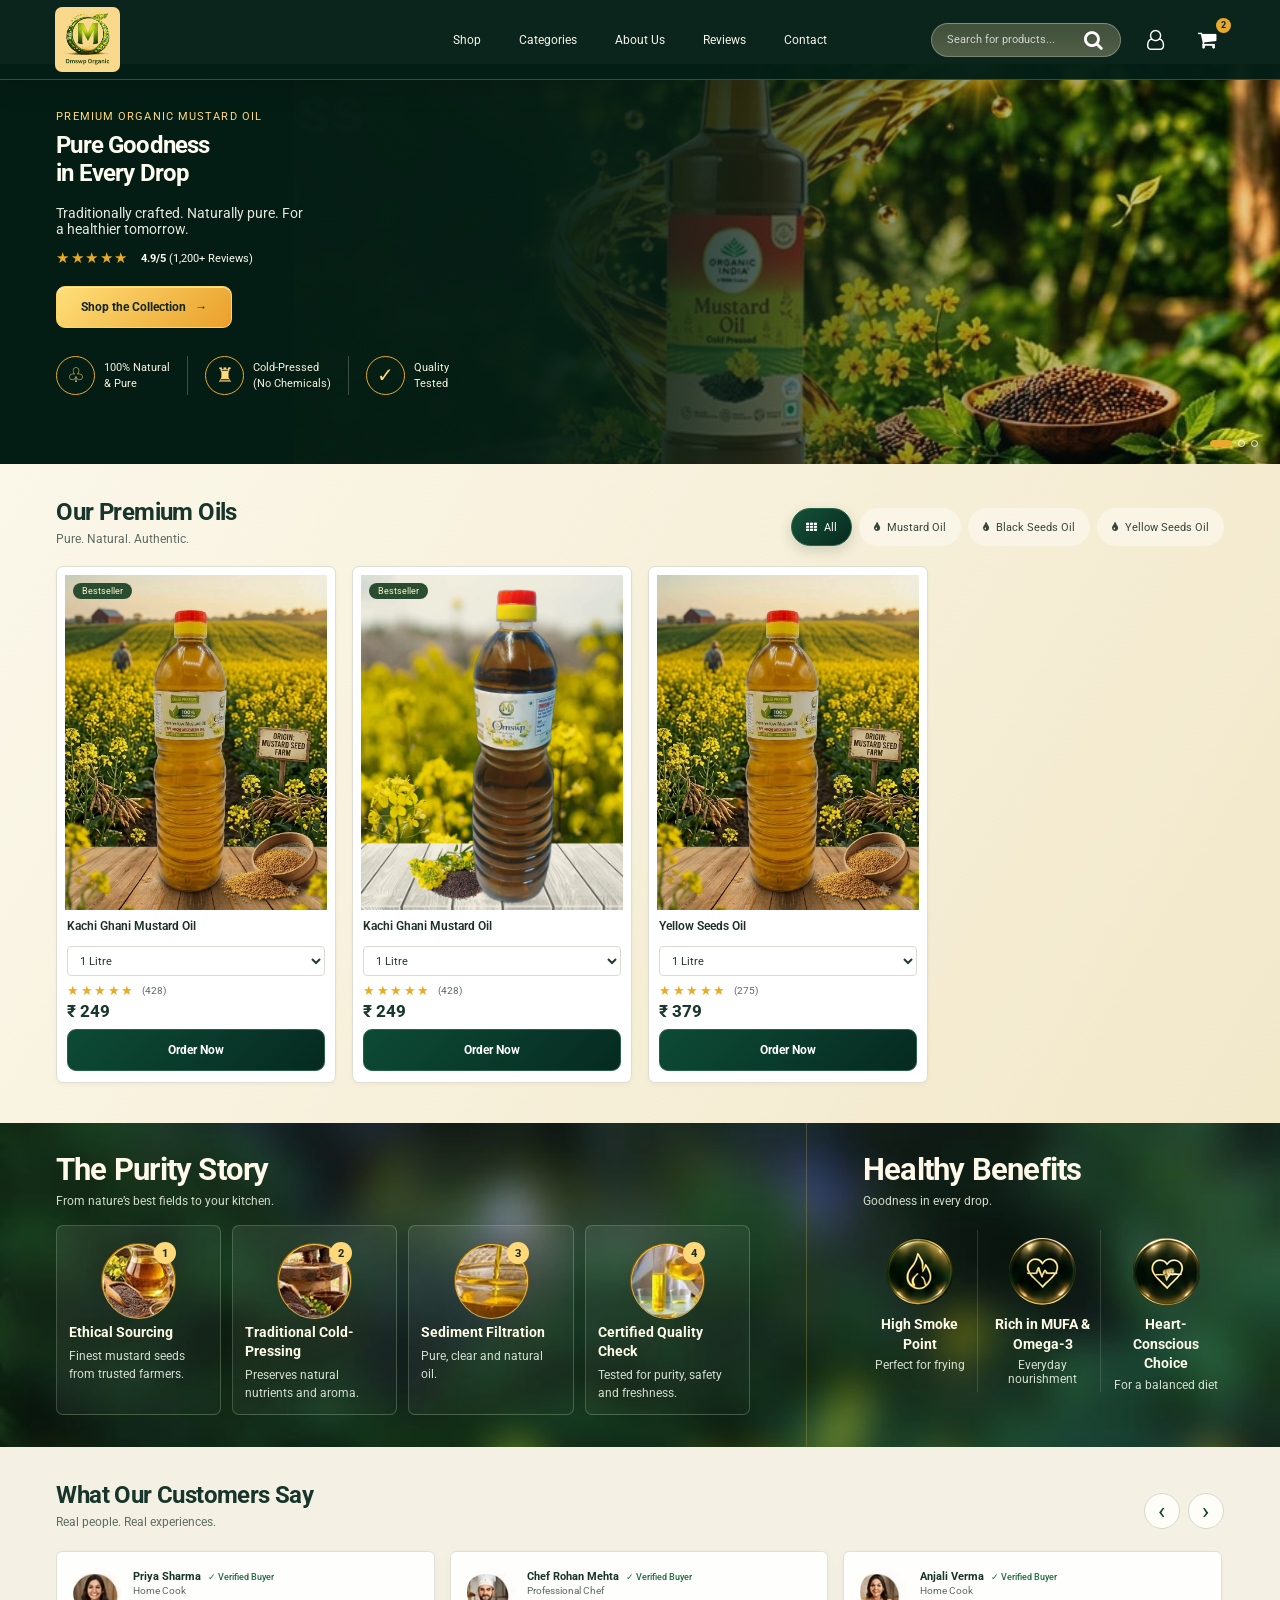
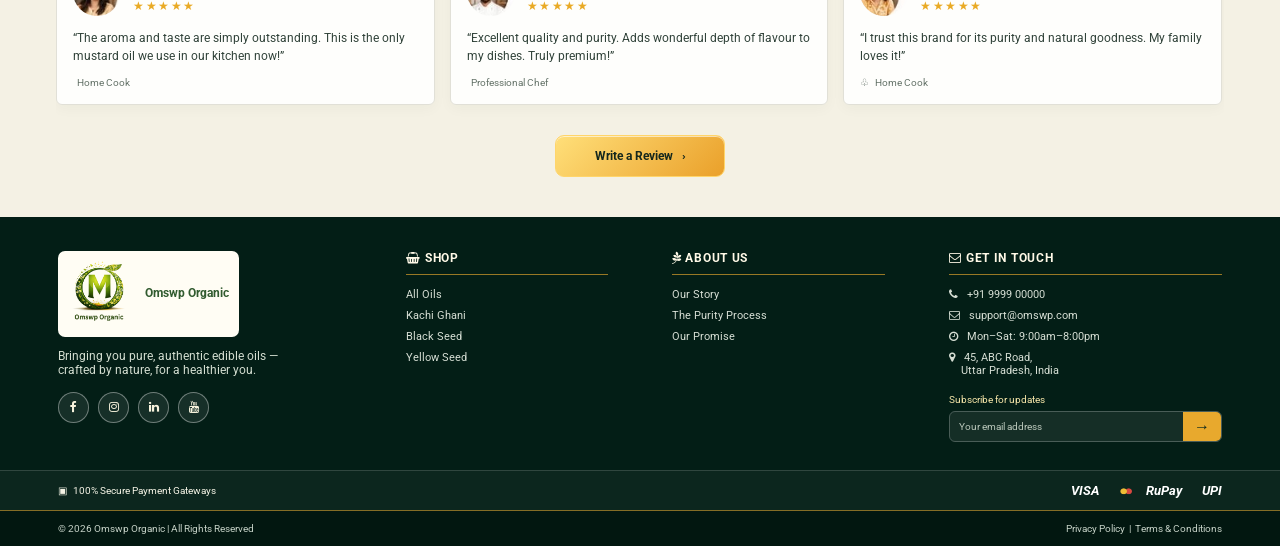
==== webapp/index.html @ 154fd3be "Webapp commited" ====
<!doctype html>
<html lang="en">

<head>
    <meta charset="utf-8">
    <meta name="viewport" content="width=device-width,initial-scale=1">
    <meta name="description" content="Omswp Organic premium edible oils">
    <title>Omswp Organic | Pure Goodness in Every Drop</title>
    <link rel="preconnect" href="https://fonts.googleapis.com">
    <link rel="preconnect" href="https://fonts.gstatic.com" crossorigin>
    <link href="https://fonts.googleapis.com/css2?family=Roboto:wght@300;400;500;600;700;800&display=swap" rel="stylesheet">
    <link rel="stylesheet" href="./assets/font-awesome/css/font-awesome.css">
    <link rel="stylesheet" href="style.css">
    <script src="script.js" defer></script>
</head>

<body>
    <header class="site-header">
        <!-- <a class="brand" href="#home" aria-label="Omswp Organic home"><span class="brand-mark">M</span><span
                class="brand-name">Omswp Organic</span></a> -->
        <a class="brand" href="#home" aria-label="Omswp Organic home">
            Omswp Organic
        </a>
        <button class="menu-toggle" aria-label="Toggle navigation" aria-expanded="false">☰</button>
        <nav class="main-nav" aria-label="Main navigation"><a href="#home">Shop</a><a href="#premium-oils">Categories</a><a
                href="#purity-story">About Us</a><a href="#customer-reviews">Reviews</a><a href="#footer-section">Contact</a></nav>
        <div class="header-actions">
            <form class="search-form" role="search">
                <label class="visually-hidden" for="site-search">Search products</label>
                <input id="site-search" type="search" placeholder="Search for products...">
                <button type="submit" aria-label="Search"><i class="fa fa-search icon-button" aria-hidden="true"></i></button>
            </form>
            <button aria-label="Account" class="buttonHead"><i class="fa fa-user-o icon-button" aria-hidden="true"></i></button><button
                class="icon-button cart-button" aria-label="Shopping cart"><i class="fa fa-shopping-cart icon-button"
                    aria-hidden="true"></i><span class="cart-count">2</span></button>
        </div>
    </header>
    <main>
        <section class="hero" id="home">
            <div class="hero-art" aria-hidden="true"></div>

            <div class="hero-content">
                <p class="eyebrow">Premium organic mustard oil</p>
                <h1>Pure Goodness<br>in Every Drop</h1>
                <p class="hero-description">Traditionally crafted. Naturally pure. For<br class="desktop-break"> a
                    healthier tomorrow.</p>
                <div class="rating-line"><span class="stars" aria-label="5 stars">★★★★★</span><span><strong>4.9/5</strong>
                        (1,200+ Reviews)</span></div><a class="button button-gold" href="#premium-oils">Shop the
                    Collection <span>→</span></a>
                <div class="trust-row">
                    <div class="trust-item"><span class="trust-icon">♧</span><span>100% Natural<br>&amp; Pure</span></div>
                    <div class="trust-item"><span class="trust-icon">♜</span><span>Cold-Pressed<br>(No Chemicals)</span></div>
                    <div class="trust-item"><span class="trust-icon">✓</span><span>Quality<br>Tested</span></div>
                </div>
            </div>
            <div class="imageBlur"></div>
            <!-- <div class="hero-side-note">Nature’s<br>Purest<br>Gift</div> -->
            <div class="hero-pagination">
                <button class="active" data-slide="0" aria-label="Hero slide 1"></button>
                <button data-slide="1" aria-label="Hero slide 2"></button>
                <button data-slide="2" aria-label="Hero slide 3"></button>
            </div>
        </section>

        <!-- product section start -->
        <section class="products-section section-pad" id="premium-oils">
            <div class="section-heading-row">
                <div>
                    <h2>Our Premium Oils</h2>
                    <p>Pure. Natural. Authentic.</p>
                </div>
                <div class="filter-tabs" role="group" aria-label="Filter products">
                    <button class="filter-tab is-active" data-filter="all"><i class="fa fa-th" aria-hidden="true"></i>
                        <span>All</span></button>
                    <button class="filter-tab" data-filter="mustard"><i class="fa fa-tint" aria-hidden="true"></i><span>Mustard
                            Oil</span></button>
                    <button class="filter-tab" data-filter="black"><i class="fa fa-tint" aria-hidden="true"></i> <span>Black
                            Seeds Oil</span></button>
                    <button class="filter-tab" data-filter="yellow"><i class="fa fa-tint" aria-hidden="true"></i> <span>Yellow
                            Seeds Oil</span></button>
                </div>
            </div>
            <div class="product-grid">
                <article class="product-card" data-category="mustard">
                    <div class="product-image"><span class="product-tag">Bestseller</span><img src="assets/images/products/yellow-product-1.jpeg"
                            alt="Kachi Ghani mustard oil bottle"></div>
                    <div class="product-info">
                        <h3>Kachi Ghani Mustard Oil</h3><label class="visually-hidden" for="quantity-1">Quantity</label><select
                            id="quantity-1" class="quantity-select">
                            <option>500ml</option>
                            <option selected>1 Litre</option>
                            <option>5 Litres</option>
                            <option>10 Litres</option>
                        </select>
                        <div class="product-rating"><span class="stars">★★★★★</span><span>(428)</span></div>
                        <p class="price" data-base="249">₹ 249</p><button class="button button-dark order-button">Order
                            Now</button>
                    </div>
                </article>
                <article class="product-card" data-category="black">
                    <div class="product-image"><span class="product-tag">Bestseller</span><img src="assets/images/products/black-product-2.jpg"
                            alt="Kachi Ghani mustard oil bottle"></div>
                    <div class="product-info">
                        <h3>Kachi Ghani Mustard Oil</h3><label class="visually-hidden" for="quantity-1">Quantity</label><select
                            id="quantity-1" class="quantity-select">
                            <option>500ml</option>
                            <option selected>1 Litre</option>
                            <option>5 Litres</option>
                            <option>10 Litres</option>
                        </select>
                        <div class="product-rating"><span class="stars">★★★★★</span><span>(428)</span></div>
                        <p class="price" data-base="249">₹ 249</p><button class="button button-dark order-button">Order
                            Now</button>
                    </div>
                </article>
                <article class="product-card" data-category="yellow">
                    <div class="product-image"><img src="assets/images/products/yellow-product-1.jpeg" alt="Yellow seed oil product"></div>
                    <div class="product-info">
                        <h3>Yellow Seeds Oil</h3><label class="visually-hidden" for="quantity-4">Quantity</label><select
                            id="quantity-4" class="quantity-select">
                            <option>500ml</option>
                            <option selected>1 Litre</option>
                            <option>5 Litres</option>
                            <option>10 Litres</option>
                        </select>
                        <div class="product-rating"><span class="stars">★★★★★</span><span>(275)</span></div>
                        <p class="price" data-base="379">₹ 379</p><button class="button button-dark order-button">Order
                            Now</button>
                    </div>
                </article>

            </div>
        </section>
        <section class="purity-benefits" id="purity-story">
            <div class="purity-panel">
                <div class="section-heading light-heading">
                    <h2>The Purity Story</h2>
                    <p>From nature’s best fields to your kitchen.</p>
                </div>
                <div class="process-grid">
                    <article class="process-card">
                        <div class="imgRound">
                            <img src="assets/images/process-1.jpg" alt="Mustard seeds">
                            <span class="step-number">1</span>
                        </div>
                        <h3>Ethical Sourcing</h3>
                        <p>Finest mustard seeds from trusted farmers.</p>
                    </article>
                    <article class="process-card">
                        <div class="imgRound">
                            <img src="assets/images/process-2.jpg" alt="Traditional oil press">
                            <span class="step-number">2</span>
                        </div>
                        <h3>Traditional Cold-Pressing</h3>
                        <p>Preserves natural nutrients and aroma.</p>
                    </article>
                    <article class="process-card">
                            <div class="imgRound">
                                <img src="assets/images/process-3.jpg" alt="Golden oil filtration">
                                <span class="step-number">3</span>
                            </div>
                            <h3>Sediment Filtration</h3>
                            <p>Pure, clear and natural oil.</p>
                        </article>
                    <article class="process-card">
                            <div class="imgRound">
                                <img src="assets/images/process-4.jpg" alt="Quality testing">
                                <span class="step-number">4</span>
                            </div>
                            <h3>Certified Quality Check</h3>
                            <p>Tested for purity, safety and freshness.</p>
                        </article>
                    <!-- <article class="process-card"><img src="assets/images/process-2.jpg" alt="Traditional oil press"><span
                            class="step-number">2</span>
                        <h3>Traditional Cold-Pressing</h3>
                        <p>Preserves natural nutrients and aroma.</p>
                    </article>
                    <article class="process-card"><img src="assets/images/process-3.jpg" alt="Golden oil filtration"><span
                            class="step-number">3</span>
                        <h3>Sediment Filtration</h3>
                        <p>Pure, clear and natural oil.</p>
                    </article>
                    <article class="process-card"><img src="assets/images/process-4.jpg" alt="Quality testing"><span class="step-number">4</span>
                        <h3>Certified Quality Check</h3>
                        <p>Tested for purity, safety and freshness.</p>
                    </article> -->
                </div>
            </div>
            <div class="benefits-panel">
                <div class="section-heading light-heading">
                    <h2>Healthy Benefits</h2>
                    <p>Goodness in every drop.</p>
                </div>
                <div class="benefits-grid">
                    <article class="benefit-card">
                        <img src="assets/images/benifit-1.png" alt="High Smoke Point">
                        <h3>High Smoke Point</h3>
                        <p>Perfect for frying</p>
                    </article>
                    <article class="benefit-card">
                        <img src="assets/images/benifit-2.png" alt="Rich in MUFA &amp; Omega-3">
                        <h3>Rich in MUFA &amp; Omega-3</h3>
                        <p>Everyday nourishment</p>
                    </article>
                    <article class="benefit-card">
                            <img src="assets/images/benifit-3.png" alt="Heart-Conscious Choice">
                        <h3>Heart-Conscious Choice</h3>
                        <p>For a balanced diet</p>
                    </article>
                </div>
            </div>
        </section>
        <section class="reviews-section section-pad" id="customer-reviews">
            <div class="section-heading-row">
                <div>
                    <h2>What Our Customers Say</h2>
                    <p>Real people. Real experiences.</p>
                </div>
                <div class="review-controls"><button class="round-control" id="reviews-prev" aria-label="Previous reviews">‹</button><button
                        class="round-control" id="reviews-next" aria-label="Next reviews">›</button></div>
            </div>
            <div class="review-track" id="review-track">
                <article class="review-card">
                    <div class="review-person"><img src="assets/images/review-1.jpg" alt="Customer Priya Sharma">
                        <div>
                            <h3>Priya Sharma <span class="verified">✓ Verified Buyer</span></h3>
                            <p>Home Cook</p><span class="stars">★★★★★</span>
                        </div>
                    </div>
                    <blockquote>“The aroma and taste are simply outstanding. This is the only mustard oil we use in our
                        kitchen now!”</blockquote>
                    <p class="review-role"><i class="chef"></i> &nbsp; Home Cook</p>
                </article>
                <article class="review-card">
                    <div class="review-person"><img src="assets/images/review-2.jpg" alt="Chef Rohan Mehta">
                        <div>
                            <h3>Chef Rohan Mehta <span class="verified">✓ Verified Buyer</span></h3>
                            <p>Professional Chef</p><span class="stars">★★★★★</span>
                        </div>
                    </div>
                    <blockquote>“Excellent quality and purity. Adds wonderful depth of flavour to my dishes. Truly
                        premium!”</blockquote>
                    <p class="review-role"><i class="chef"></i> &nbsp; Professional Chef</p>
                </article>
                <article class="review-card">
                    <div class="review-person"><img src="assets/images/review-3.jpg" alt="Customer Anjali Verma">
                        <div>
                            <h3>Anjali Verma <span class="verified">✓ Verified Buyer</span></h3>
                            <p>Home Cook</p><span class="stars">★★★★★</span>
                        </div>
                    </div>
                    <blockquote>“I trust this brand for its purity and natural goodness. My family loves it!”</blockquote>
                    <p class="review-role">♧ &nbsp; Home Cook</p>
                </article>
                <article class="review-card">
                        <div class="review-person"><img src="assets/images/review-3.jpg" alt="Customer Anjali Verma">
                            <div>
                                <h3>Anjali Verma <span class="verified">✓ Verified Buyer</span></h3>
                                <p>Home Cook</p><span class="stars">★★★★★</span>
                            </div>
                        </div>
                        <blockquote>“I trust this brand for its purity and natural goodness. My family loves it!”</blockquote>
                        <p class="review-role"><i class="chef"></i> &nbsp; Home Cook</p>
                    </article>
            </div>
            <div class="review-cta"><button class="button button-gold" id="open-review">Write a Review <span>›</span></button></div>
        </section>
    </main>
       <footer id="footer-section">
        <div class="footer-main">
            <div class="footer-brand-col">
                <a class="footer-logo" href="#home">
                    <span class="brand-mark"></span><strong>Omswp Organic</strong>
                </a>
                <p>Bringing you pure, authentic edible oils — crafted by nature, for a healthier you.</p>
                <div class="social-links">
                    <a href="#footer-section" aria-label="Facebook"><i class="fa fa-facebook" aria-hidden="true"></i></a>
                    <a href="#footer-section" aria-label="Instagram"><i class="fa fa-instagram" aria-hidden="true"></i></a>
                    <a href="#footer-section" aria-label="LinkedIn"><i class="fa fa-linkedin" aria-hidden="true"></i></a>
                    <a href="#footer-section" aria-label="YouTube"><i class="fa fa-youtube" aria-hidden="true"></i></a></div>
            </div>
            <div class="footer-col">
                <h2><i class="fa fa-shopping-basket" aria-hidden="true"></i> Shop</h2>
                <a href="#premium-oils" data-footer-filter="all">All Oils</a>
                <a href="#premium-oils" data-footer-filter="mustard">Kachi Ghani</a>
                <a href="#premium-oils" data-footer-filter="black">Black Seed</a>
                <a href="#premium-oils" data-footer-filter="yellow">Yellow Seed</a>
            </div>
            <div class="footer-col">
                <h2><i class="fa fa-pagelines" aria-hidden="true"></i> About Us</h2>
                <a href="#purity-story">Our Story</a>
                <a href="#purity-story">The Purity Process</a>
                <a href="#purity-story">Our Promise</a>
            </div>
            <div class="footer-col contact-col">
                <h2><i class="fa fa-envelope-o" aria-hidden="true"></i> Get in Touch</h2>
                <p><i class="fa fa-phone" aria-hidden="true"></i> &nbsp; +91 9999 00000</p>
                <p><i class="fa fa-envelope-o" aria-hidden="true"></i> &nbsp; support@omswp.com</p>
                <p><i class="fa fa-clock-o" aria-hidden="true"></i> &nbsp; Mon–Sat: 9:00am–8:00pm</p>
                <p><i class="fa fa-map-marker" aria-hidden="true"></i> &nbsp; 45, ABC Road,<br> &nbsp;&nbsp;&nbsp; Uttar Pradesh, India</p>
                <form class="newsletter-form"><label for="newsletter-email">Subscribe for updates</label>
                    <div><input id="newsletter-email" type="email" placeholder="Your email address" required><button
                            type="submit" aria-label="Subscribe">→</button></div>
                </form>
            </div>
        </div>
        <div class="payment-strip"><span>▣ &nbsp; 100% Secure Payment Gateways</span>
            <div class="payment-logos"><b>VISA</b><b class="mastercard">●●</b><b>RuPay</b><b>UPI</b></div>
        </div>
        <div class="footer-bottom"><span>© 2026 Omswp Organic | All Rights Reserved</span><span><a href="#footer-section">Privacy
                    Policy</a> &nbsp;|&nbsp; <a href="#footer-section">Terms &amp; Conditions</a></span></div>
    </footer>
    <div class="modal-backdrop" id="review-modal" hidden>
        <section class="review-modal" role="dialog" aria-modal="true" aria-labelledby="review-modal-title"><button
                class="modal-close" id="close-review" aria-label="Close review form">×</button>
            <p class="eyebrow">Your feedback matters</p>
            <h2 id="review-modal-title">Write a Review</h2>
            <form id="review-form" class="review-form"><label for="review-name">Your name</label><input id="review-name"
                    name="name" required placeholder="Enter your name"><label for="review-email">Email address</label><input
                    id="review-email" name="email" type="email" required placeholder="you@example.com"><label for="review-rating">Your
                    rating</label><select id="review-rating" name="rating">
                    <option value="5">★★★★★ — Excellent</option>
                    <option value="4">★★★★☆ — Very good</option>
                    <option value="3">★★★☆☆ — Good</option>
                    <option value="2">★★☆☆☆ — Fair</option>
                    <option value="1">★☆☆☆☆ — Needs improvement</option>
                </select><label for="review-message">Your review</label><textarea id="review-message" name="message"
                    rows="4" required placeholder="Tell us about your experience"></textarea><button class="button button-dark"
                    type="submit">Submit Review</button>
                <p class="form-message" id="review-message-status" aria-live="polite"></p>
            </form>
        </section>
    </div>
</body>

</html>
---- webapp/style.css ----
/* Omswp Organic responsive storefront — all styling is external. */
:root{
  --green:#08271d;
  --green2:#103e2d;
  --gold:#e8a92d;
  --goldlight:#ffd879;
  --cream:#f6f1df;
  --ink:#17352b;
  --muted:#5e6b62;
  --line:#dedccd;
  --header-height:64px
}
*{
  box-sizing:border-box
}
html{
  scroll-behavior:smooth;
  scroll-padding-top:calc(var(--header-height) + 18px)
}
body{
  margin:0;
  color:var(--ink);
  background:#fffdf6;
  font-family: "Roboto", sans-serif;
}
body.modal-open{
  overflow:hidden
}

a{
  color:inherit;
  text-decoration:none
}
button,input,select,textarea{
  font:inherit
}
button{
  cursor:pointer
}
img{
  display:block;
  max-width:100%
}
[hidden]{
  display:none!important
}
.visually-hidden{
  position:absolute;
  width:1px;
  height:1px;
  padding:0;
  margin:-1px;
  overflow:hidden;
  clip:rect(0,0,0,0);
  white-space:nowrap;
  border:0
}
/* metrial icon */

.chef{
  background: url("assets/images/icons/chef_hat_1F1F1.svg") center right/cover no-repeat ;
  width:25px;
  height: 25px;
}
.chef:hover {
  background: url("assets/images/icons/chef_hat_FFFFFF.svg") center right/cover no-repeat ;
  width:25px;
  height: 25px;
}


/* Header Section -Fixed navigation */
.site-header{ 
  position:fixed;
  inset:0 0 auto;
  z-index:1000;
  min-height:var(--header-height);
  display:grid;
  grid-template-columns:minmax(130px,1fr) auto minmax(220px,1fr);
  align-items:center;
  gap:24px;
  padding:7px clamp(20px,4.3vw,56px);
  background:rgba(4,30,22,.97);
  border-bottom:1px solid #b88b2c66;
  color:#fffdf1;
  box-shadow:0 8px 24px #0002
}
 .brand{
  display:inline-flex;
  align-items:center;
  gap:8px;
  background: #f9d98c url("assets/images/Omswp Organic Logo.png") center right/cover no-repeat;
  width:65px;
  height:65px;
  text-indent: -99999px;
  border-radius: 7px;
}
/*.brand-mark{
  display:inline-grid;
  place-items:center;
  width:38px;
  height:38px;
  border-radius:12px 12px 12px 3px;
  border:1px solid var(--gold);
  background:linear-gradient(145deg,#fff0a3,#9dc84d 65%,#f8d15d);
  color:#24572d;
  font:700 26px Georgia,serif;
  box-shadow:inset 0 0 0 3px #ffffff59
}
.brand-name{
  display:none;
  font-size:12px;
  font-weight:700
} */
.main-nav{
  display:flex;
  align-items:center;
  justify-content:center;
  gap:clamp(18px,3vw,38px)
}
.main-nav a{
  position:relative;
  padding:10px 0;
  color:#f6f6e9;
  font-size:12px;
  transition:color .25s
}
.main-nav a:after{
  content:"";
  position:absolute;
  left:0;
  right:100%;
  bottom:3px;
  height:2px;
  background:var(--gold);
  transition:right .25s
}
.main-nav a:hover,.main-nav a:focus-visible{
  color:var(--goldlight)
}
.main-nav a:hover:after,.main-nav a:focus-visible:after{
  right:0
}
.header-actions{
  display:flex;
  align-items:center;
  justify-content:flex-end;
  gap:15px
}
.search-form{
  display:flex;
  align-items:center;
  width:min(190px,100%);
  height:34px;
  padding:0 7px 0 13px;
  border:1px solid #ffffff47;
  border-radius:22px;
  background: #525f48;
background: linear-gradient(90deg,#525f48 0%, #43523c 80%);
background: -webkit-linear-gradient(90deg,#525f48 0%, #43523c 80%);
background: -moz-linear-gradient(90deg,#525f48 0%, #43523c 80%);
}
.search-form input{
  min-width:0;
  width:100%;
  border:0;
  outline:0;
  color:white;
  background:transparent;
  font-size:11px
}
.search-form input::placeholder{
  color:#ffffffbf
}
.search-form button,.icon-button{
  border:0;
  color:white;
  background:transparent
}
.search-form button{
  font-size:24px;
  line-height:1;
}
.buttonHead{
  background:transparent;
  display:inline-flex;
  align-items:center;
  justify-content:center;
  border:1px solid transparent;
}
.icon-button{
  position:relative;
  min-width:22px;
  padding:4px;
  font-size:20px;
  transition:color .2s,transform .2s
}
.icon-button:hover{
  color:var(--goldlight);
  transform:translateY(-2px)
}
.cart-count{
  position:absolute;
  top:-4px;
  right:-6px;
  display:grid;
  place-items:center;
  width:15px;
  height:15px;
  border-radius:50%;
  background:var(--gold);
  color:var(--green);
  font-size:9px;
  font-weight:800
}
.menu-toggle{
  display:none;
  color:white;
  background:none;
  border:1px solid #ffffff4d;
  border-radius:8px;
  padding:6px 10px
}
/* Hero: text and background art are independent layers */
.hero{
  --hero-overlay:linear-gradient(90deg,rgba(5,28,20,.96),rgba(5,28,20,.78) 42%,rgba(5,28,20,.06));
  position:relative;
  isolation:isolate;
  display:flex;
  align-items:center;
  min-height:400px;
  margin-top:var(--header-height);
  overflow:hidden;
  background:#08251b;
  color:#fffdf0
}
.hero:before{
  content:"";
  position:absolute;
  z-index:-1;
  inset:0;
  background:var(--hero-overlay);
  transition:background 1s
}
.hero-art{
  position:absolute;
  z-index:-2;
  inset:0 0 0 23%;
  background:url("assets/images/hero-oil-art.jpg") center right/cover no-repeat;
  transition:transform 1.2s
}
.hero-content{
  width:min(600px,58%);
  padding:46px 0 44px clamp(28px,4.4vw,58px);
  position: absolute;
  top: 0;
  z-index: 1;
}
.eyebrow{
  margin:0 0 8px;
  color:var(--goldlight);
  font-size:11px;
  letter-spacing:.1em;
  text-transform:uppercase
}
.hero h1{
  margin:0;
  max-width:560px;
  color:#fffdf1;
  font:500 clamp(42px,5.2vw,68px)/.98 ;
  letter-spacing:-.045em
}
.hero-description{
  margin:18px 0 12px;
  color:#fffff3e6;
  font-size:14px
}
.hero-pagination{
  position:absolute;
  right:22px;
  bottom:17px;
  display:flex;
  gap:6px
}
.hero-pagination button{
  width:7px;
  height:7px;
  padding:0;
  border:1px solid #fffd;
  border-radius:99px;
  background:transparent;
  transition:width .25s,background .25s
}
.hero-pagination button.active{
  width:22px;
  background:var(--gold);
  border-color:var(--gold)
}
.rating-line{
  display:flex;
  flex-wrap:wrap;
  align-items:center;
  gap:12px;
  margin:8px 0 19px;
  font-size:11px
}
.stars{
  color:#e9aa25;
  letter-spacing:1.5px;
  font-size:15px;
  white-space:nowrap
}
.button{
  display:inline-flex;
  align-items:center;
  justify-content:center;
  gap:9px;
  min-height:42px;
  padding:10px 24px;
  border:1px solid transparent;
  border-radius:9px;
  font-size:12px;
  font-weight:700;
  transition:background-color .25s,border-color .25s,color .25s,box-shadow .25s,transform .25s
}
.button:hover,.button:focus-visible{
  transform:translateY(-2px);
  box-shadow:0 8px 18px #0003
}
.button-gold{
  border-color:#ffd56a;
  color:#15271d;
  background:linear-gradient(135deg,#ffdf79,#eaa02a);
  box-shadow:inset 0 1px 0 #ffffff99
}
.button-gold:hover,.button-gold:focus-visible{
  border-color:#fff4b5;
  background:linear-gradient(135deg,#ffe9a2,#f3b33a)
}
.button-dark{
  width:100%;
  color:white;
  background:linear-gradient(135deg,#0d4b36,#062a20);
  border-color:#266447
}
.button-dark:hover,.button-dark:focus-visible{
  color:#fff2bf;
  background:#164f37;
  border-color:var(--gold)
}
.button-dark.is-confirmed{
  color:#f9e6a2;
  border-color:var(--gold)
}
.trust-row{
  display:flex;
  align-items:stretch;
  margin-top:28px
}
.trust-item{
  display:flex;
  align-items:center;
  gap:9px;
  padding:0 17px;
  border-right:1px solid #ffffff38;
  color:#f5f3df;
  font-size:11px;
  line-height:1.45
}
.trust-item:first-child{
  padding-left:0
}
.trust-item:last-child{
  border:0
}
.trust-icon{
  display:grid;
  place-items:center;
  width:39px;
  height:39px;
  flex:0 0 39px;
  border:1px solid var(--gold);
  border-radius:50%;
  color:var(--goldlight);
  font-size:20px
}
/* .hero-side-note{
  position:absolute;
  top:17%;
  right:4.5%;
  color:#fff3c4;
  font:italic clamp(18px,2.1vw,28px)/1.05;
  text-align:center;
  text-shadow:0 3px 12px #001b12
} */

/* Headings and product filter/grid */
.section-pad{
  padding:34px clamp(22px,4.4vw,58px) 40px
}
.section-heading-row{
  display:flex;
  justify-content:space-between;
  align-items:end;
  gap:24px;
  margin-bottom:20px
}
h2{
  margin:0;
  color:var(--ink);
  font:500 clamp(26px,3vw,34px)/1.1;
  letter-spacing:-.025em
}
.section-heading-row p,.section-heading p{
  margin:6px 0 0;
  color:var(--muted);
  font-size:12px
}
.products-section{
  background:linear-gradient(120deg,#fbf7e9,#f2e8ca)
}
.filter-tabs{
  display:flex;
  flex-wrap:wrap;
  justify-content:flex-end;
  gap:7px
}
.filter-tab{
  display:inline-flex;
  align-items:center;
  gap:7px;
  min-height:38px;
  padding:8px 14px;
  border:1px solid transparent;
  border-radius:25px;
  color:#36463d;
  background:#ffffff61;
  font-size:11px;
  transition:all .25s
}
.filter-tab:hover,.filter-tab:focus-visible{
  border-color:#b5c6a0;
  background:#fffdf5;
  box-shadow:0 5px 12px #113a260f
}
.filter-tab.is-active{
  border-color:#296347;
  color:white;
  background:linear-gradient(135deg,#14533a,#07291e);
  box-shadow:0 5px 13px #09302029
}
.product-grid{
  display:grid;
  grid-template-columns:repeat(4,minmax(0,1fr));
  gap:16px
}
.product-card{
  min-width:0;
  overflow:hidden;
  border:1px solid #deded4;
  border-radius:7px;
  background:#fff;
  box-shadow:0 2px 5px #1d31240a;
  transition:transform .28s,box-shadow .28s,border-color .28s
}
.product-card:hover{
  transform:translateY(-5px);
  border-color:#c5d2b9;
  box-shadow:0 14px 30px #183f2a24
}
.product-image{
  position:relative;
  display:grid;
  place-items:center;
  height:335px;
  margin:8px 8px 0;
  overflow:hidden;
  background:#f5f1e3
}
.product-image img{
  width:100%;
  height:100%;
  object-fit:cover;
  mix-blend-mode:multiply;
  transition:transform .4s
}
.product-card:hover .product-image img{
  transform:scale(1.055)
}
.product-tag{
  position:absolute;
  z-index:1;
  top:8px;
  left:8px;
  padding:3px 9px;
  border-radius:20px;
  color:#fff5d0;
  background:#294d2e;
  font-size:9px
}
.product-info{
  padding:9px 10px 11px
}
.product-info h3{
  min-height:20px;
  margin:0 0 7px;
  color:#1e3028;
  font-size:12px;
  font-weight:600
}
.quantity-select{
  width:100%;
  min-height:30px;
  padding:4px 8px;
  border:1px solid #d8ddd4;
  border-radius:4px;
  color:#26372f;
  background:#fff;
  font-size:11px
}
.quantity-select:focus{
  outline:2px solid #e8a92d73;
  border-color:var(--gold)
}
.product-rating{
  display:flex;
  align-items:center;
  gap:7px;
  margin-top:7px;
  color:#5d695f;
  font-size:10px
}
.product-rating .stars{
  font-size:13px
}
.price{
  margin:3px 0 8px;
  color:#17382a;
  font-size:17px;
  font-weight:750
}
/* Purity timeline and benefit icons */
.purity-benefits{
  display:grid;
  grid-template-columns:minmax(0,1.7fr) minmax(280px,1fr);
  color:#f7f7e9;
  background: #f9d98c url("assets/images/purity_bg.jpg") center right/cover no-repeat;
  /* background:radial-gradient(ellipse at 100% 0%,#cf971c33,transparent 40%),linear-gradient(125deg,#061f17,#0c3828 65%,#041a13) */
}
.purity-panel,.benefits-panel{
  padding:28px clamp(20px,4.4vw,56px) 32px
}
.benefits-panel{
  border-left:1px solid #debe5d40
}
.light-heading h2{
  color:#fff9e9;
  font-size:clamp(25px,2.6vw,31px)
}
.light-heading p{
  color:#d1dccb
}
.process-grid{
  display:grid;
  grid-template-columns:repeat(4,minmax(0,1fr));
  gap:11px;
  margin-top:17px
}
.process-card{
  position:relative;
  min-width:0;
  padding:12px;
  border:1px solid dcb240;
  border:1px solid rgba(188,220,178,.25);
  border-radius:7px;
  background:linear-gradient(145deg,#ffffff14,#ffffff04);
  transition:border-color .35s,box-shadow .35s,transform .35s
}
.process-card:hover{
  transform:translateY(-3px);
  border-color:var(--goldlight);
  box-shadow:0 0 0 1px #ffd6711a,0 8px 24px #0003
}
.process-card .imgRound{
  width: 75px;
  height: 75px;
  border-radius: 50%;
  border:1px solid #8E5D02;
  margin: 5px auto;
  background: #8E5D02;
background: linear-gradient(90deg,rgba(142, 93, 2, 1) 0%, rgba(207, 155, 7, 1) 20%, rgba(207, 155, 7, 1) 100%, rgba(255, 250, 198, 1) 49%, rgba(237, 221, 83, 1) 75%);

}
.process-card img{
  width:75px;
  height:75px;
  margin:0 auto 10px;
  border:1px solid #ffd776b3;
  border-radius:50%;
  object-fit:cover
}


.step-number{
  position:absolute;
  top:16px;
  right:27%;
  display:grid;
  place-items:center;
  width:22px;
  height:22px;
  border-radius:50%;
  color:#1a2e20;
  background:var(--goldlight);
  font-size:11px;
  font-weight:800
}
.process-card h3{
  margin:0 0 5px;
  color:#fffbe9;
  font-size:14px;
  line-height:1.35
}
.process-card p{
  margin:0;
  color:#d4ded1;
  font-size:12px;
  line-height:1.5
}
.benefits-grid{
  display:grid;
  grid-template-columns:repeat(3,minmax(0,1fr));
  gap:8px;
  margin-top:22px
}
.benefit-card{
  min-width:0;
  padding:8px 5px 0;
  text-align:center;
  border-right:1px solid #ffffff24
}
.benefit-card:last-child{
  border:0
}
.benefit-card img{
  margin:0px auto 10px;
}
.benefit-card:hover .benefit-icon{
  transform:rotate(-5deg) scale(1.05);
  border-color:#fff0ac;
  box-shadow:0 0 0 5px #ffda7714,0 0 22px #ffc73f33
}
.benefit-card h3{
  margin:5px 0 4px;
  color:#fffbe9;
  font-size:14px;
  line-height:1.4
}
.benefit-card p{
  margin:0;
  color:#d5dfd2;
  font-size:12px
}
/* Customer reviews */
.reviews-section{
  background:#f4f1e4
}
.review-controls{
  display:flex;
  gap:8px
}
.round-control{
  display:grid;
  place-items:center;
  width:36px;
  height:36px;
  border:1px solid #d5d9cc;
  border-radius:50%;
  color:#143d2b;
  background:#fffdf7;
  font-size:24px;
  line-height:1;
  transition:all .25s
}
.round-control:hover{
  color:white;
  border-color:#164c35;
  background:#164c35;
  transform:translateY(-2px)
}
.review-track{
  display:grid;
  grid-auto-columns:calc((100% - 30px)/3);
  grid-auto-flow:column;
  gap:15px;
  overflow-x:hidden;
  scroll-snap-type:x mandatory;
  scrollbar-width:thin;
  padding:2px 1px 12px
}
.review-card{
  min-width:0;
  padding:16px;
  border:1px solid #e1e0d7;
  border-radius:6px;
  background:#ffffffe6;
  box-shadow:0 4px 13px #14312009;
  scroll-snap-align:start
}
.review-person{
  display:flex;
  align-items:center;
  gap:12px
}
.review-person img{
  width:48px;
  height:48px;
  flex:0 0 48px;
  border-radius:50%;
  object-fit:cover;
  background:#e7e1cd
}
.review-person h3{
  margin:0;
  font-size:11px;
  font-weight:700
}
.review-person p{
  margin:2px 0 0;
  color:var(--muted);
  font-size:10px
}
.verified{
  display:inline-block;
  margin-left:4px;
  color:#226e43;
  font-size:9px;
  font-weight:500
}
.review-person .stars{
  display:block;
  margin-top:3px;
  font-size:12px
}
.review-card blockquote{
  margin:13px 0 11px;
  color:#304239;
  font-size:12px;
  line-height:1.55
}
.review-role{
  margin:0;
  color:#66746a;
  font-size:10px
}
.review-cta{
  display:flex;
  justify-content:center;
  padding-top:18px
}
.review-cta .button{
  min-width:170px
}
/* Footer */
footer{
  color:#f4f3e5;
  background:#031e16
}
.footer-main{
  display:grid;
  grid-template-columns:1.2fr .85fr .9fr 1.15fr;
  gap:clamp(24px,5vw,65px);
  padding:34px clamp(22px,5vw,58px) 28px
}
.footer-brand-col{
  max-width:240px
}
.footer-logo{
  display:inline-flex;
  align-items:center;
  gap:10px;
  padding:6px 10px 8px;
  border-radius:7px;
  color:#315b2f;
  background:#fffdf4
}
.footer-logo .brand-mark{
  width:67px;
  height:72px;
  font-size:21px;
  background: url("assets/images/Omswp Organic Logo.png") center right/cover no-repeat;
}
.footer-logo strong{
  font-size:12px
}
.footer-brand-col>p{
  max-width:220px;
  color:#d5dfd2;
  font-size:12px
}
.social-links{
  display:flex;
  gap:9px;
  margin-top:15px
}
.social-links a{
  display:grid;
  place-items:center;
  width:31px;
  height:31px;
  border:1px solid #ffffff61;
  border-radius:50%;
  color:#f7f3dd;
  background:#ffffff14;
  font-size:12px;
  font-weight:700;
  transition:all .25s
}
.social-links a:hover{
  color:#09261b;
  border-color:var(--goldlight);
  background:var(--goldlight);
  transform:translateY(-3px)
}
.footer-col{
  display:flex;
  flex-direction:column;
  align-items:flex-start;
  gap:8px
}
.footer-col h2{
  width:100%;
  margin:0 0 5px;
  padding-bottom:9px;
  border-bottom:1px solid #e8a92da6;
  color:#fff9e7;
  font-size: 12px;
  font-weight: 700;
  text-transform:uppercase;
  letter-spacing:.06em
}
.footer-col>a,.footer-col>p{
  margin:0;
  color:#d6ded4;
  font-size:11px
}
.footer-col>a{
  transition:color .2s,transform .2s
}
.footer-col>a:hover{
  color:var(--goldlight);
  transform:translateX(3px)
}
.contact-col{
  gap:8px
}
.newsletter-form{
  width:100%;
  margin-top:9px
}
.newsletter-form label{
  display:block;
  margin-bottom:6px;
  color:#f5e5a8;
  font-size:10px
}
.newsletter-form>div{
  display:flex;
  overflow:hidden;
  border:1px solid #ffffff47;
  border-radius:6px
}
.newsletter-form input{
  width:100%;
  min-width:0;
  padding:9px;
  border:0;
  outline:0;
  color:white;
  background:#ffffff12;
  font-size:10px
}
.newsletter-form input::placeholder{
  color:#b8c6b9
}
.newsletter-form button{
  width:38px;
  flex:0 0 38px;
  border:0;
  color:#102b1e;
  background:var(--gold);
  transition:background .2s
}
.newsletter-form button:hover{
  background:#ffdc77
}
.payment-strip{
  display:flex;
  justify-content:space-between;
  align-items:center;
  gap:20px;
  padding:12px clamp(22px,5vw,58px);
  border-top:1px solid #ffffff26;
  border-bottom:1px solid #e8a92d8c;
  background:#ffffff09;
  font-size:10px
}
.payment-logos{
  display:flex;
  align-items:center;
  gap:20px;
  color:white;
  font-size:13px;
  font-style:italic
}
.mastercard{
  color:#efbd36;
  letter-spacing:-7px;
  text-shadow:5px 0 #d94840;
  padding-right:5px
}
.footer-bottom{
  display:flex;
  justify-content:space-between;
  gap:16px;
  padding:12px clamp(22px,5vw,58px);
  color:#c4d0c5;
  background:#021710;
  font-size:10px
}
.footer-bottom a:hover{
  color:var(--goldlight)
}
/* Accessible modal form */
.modal-backdrop{
  position:fixed;
  z-index:2000;
  inset:0;
  display:grid;
  place-items:center;
  padding:20px;
  background:#00120cb8;
  backdrop-filter:blur(5px)
}
.review-modal{
  position:relative;
  width:min(100%,480px);
  max-height:90vh;
  overflow-y:auto;
  padding:30px;
  border:1px solid #e8a92d8c;
  border-radius:14px;
  background:#fffdf5;
  box-shadow:0 24px 90px #0005;
  animation:modal-in .28s ease both
}
@keyframes modal-in{
  from{
      opacity:0;
      transform:translateY(18px) scale(.98)
  }
  to{
      opacity:1;
      transform:translateY(0) scale(1)
  }
}
.modal-close{
  position:absolute;
  top:12px;
  right:15px;
  width:34px;
  height:34px;
  border:1px solid #e1dfd2;
  border-radius:50%;
  color:var(--ink);
  background:white;
  font-size:24px;
  transition:all .2s
}
.modal-close:hover{
  color:white;
  border-color:var(--green);
  background:var(--green)
}
.review-modal .eyebrow{
  color:#8b651c
}
.review-modal h2{
  margin-bottom:18px
}
.review-form{
  display:grid;
  gap:8px
}
.review-form label{
  margin-top:4px;
  font-size:12px;
  font-weight:700
}
.review-form input,.review-form select,.review-form textarea{
  width:100%;
  padding:10px 12px;
  border:1px solid #d9dccf;
  border-radius:6px;
  outline:0;
  color:#21362a;
  background:white
}
.review-form input:focus,.review-form select:focus,.review-form textarea:focus{
  border-color:#c89a31;
  box-shadow:0 0 0 3px #e8a92d26
}
.review-form .button{
  margin-top:10px
}
.form-message{
  margin:0;
  color:#1b7444;
  font-size:12px
}
/* Responsive layouts */
@media(min-width:1500px){
  .hero{
      min-height:510px
  }
  .hero-content{
      padding-left:max(58px,calc((100vw - 1400px)/2))
  }
  .section-pad{
      padding-left:max(58px,calc((100vw - 1400px)/2));
      padding-right:max(58px,calc((100vw - 1400px)/2))
  }
}
@media(max-width:1050px){
  .site-header{
      grid-template-columns:auto 1fr auto;
      gap:16px
  }
  .main-nav{
      gap:18px
  }
  .search-form{
      width:155px
  }
  .hero{
      min-height:410px
  }
  .hero-content{
      width:63%
  }
  .hero-art{
      left:29%
  }
  .hero-side-note{
      right:2.5%
  }
  .section-heading-row{
      align-items:flex-start;
      flex-direction:column
  }
  .filter-tabs{
      justify-content:flex-start
  }
  .product-grid{
      gap:12px
  }
  .product-image{
      height:145px
  }
  .purity-benefits{
      grid-template-columns:1fr
  }
  .benefits-panel{
      border-left:0;
      border-top:1px solid #debe5d40
  }
  .benefits-grid{
      max-width:650px
  }
}
@media(max-width:760px){
  :root{
      --header-height:62px
  }
  .site-header{
      grid-template-columns:auto 1fr auto;
      gap:10px;
      padding:8px 16px
  }
  .brand-mark{
      width:35px;
      height:35px
  }
  .menu-toggle{
      display:inline-flex;
      grid-column:2;
      grid-row:1;
      justify-self:start
  }
  .main-nav{
      position:absolute;
      top:calc(100% + 1px);
      left:0;
      right:0;
      display:none;
      align-items:stretch;
      padding:12px 20px 18px;
      border-bottom:1px solid #e8a92d66;
      background:#06261b;
      box-shadow:0 14px 22px #0003
  }
  .main-nav.nav-open{
      display:flex;
      flex-direction:column;
      gap:3px
  }
  .main-nav a{
      padding:10px 3px
  }
  .header-actions{
      grid-column:3;
      grid-row:1;
      gap:7px
  }
  .search-form{
      width:clamp(105px,25vw,170px)
  }
  .icon-button{
      font-size:18px
  }
  .hero{
      min-height:540px;
      align-items:flex-start
  }
  .hero-art{
      inset:190px 0 0;
      background-position:center right;
      opacity:.95
  }
  .hero:before{
      /* background:linear-gradient(180deg,rgba(4,29,20,.99),rgba(4,29,20,.92) 42%,rgba(4,29,20,.15)) */
      background:linear-gradient(180deg,rgba(238, 53, 7, 0.99),rgba(4,29,20,.75) 42%,rgba(4,29,20,.15))
  }
  .imageBlur {
    position: absolute;
    height: 100%;
    width: 100%;
    top: 0px;
    left: 0px;
    background: #221535;
    background: -webkit-linear-gradient(273.77deg, rgba(14,34,19, 0) 35%, rgba(4,29,20,.75) 65%);
    background: -moz-linear-gradient(273.77deg, rgba(14,34,19, 0) 35%, rgba(4,29,20,.75) 65%);
    background: -o-linear-gradient(273.77deg, rgba(14,34,19, 0) 35%, rgba(4,29,20,.75) 65%);
    background: linear-gradient(273.77deg, rgba(14,34,19, 0) 35%, rgba(4,29,20,.75) 65%);
  }
  .hero-content{
      width:100%;
      padding:34px 22px 190px
  }
  .hero h1{
      font-size:clamp(42px,10vw,58px)
  }
  .hero-description{
      max-width:330px
  }
  .hero-side-note{
      top:auto;
      right:18px;
      bottom:95px;
      font-size:19px
  }
  .trust-row{
      margin-top:20px
  }
  .trust-item{
      padding:0 8px;
      gap:5px;
      font-size:9px
  }
  .trust-icon{
      width:31px;
      height:31px;
      flex-basis:31px;
      font-size:16px
  }
  .section-pad{
      padding:30px 18px 34px
  }
  .section-heading-row{
      gap:15px
  }
  .filter-tabs{
      display:grid;
      grid-template-columns:repeat(2,minmax(0,1fr));
      width:100%
  }
  .filter-tab{
      justify-content:center
  }
  .product-grid{
      grid-template-columns:repeat(2,minmax(0,1fr));
      gap:12px
  }
  .product-image{
      height:clamp(125px,31vw,180px)
  }
  .product-info{
      padding:9px
  }
  .product-info h3{
      min-height:34px;
      font-size:11px
  }
  .process-grid{
      grid-template-columns:repeat(2,minmax(0,1fr))
  }
  .purity-panel,.benefits-panel{
      padding:27px 18px
  }
  .process-card{
      padding:12px
  }
  .benefits-grid{
      gap:3px
  }
  .benefit-icon{
      width:48px;
      height:48px;
      font-size:24px
  }
  .review-track{
      grid-auto-columns:84%;
      gap:12px
  }
  .footer-main{
      grid-template-columns:repeat(2,minmax(0,1fr));
      gap:28px 22px;
      padding:30px 20px
  }
  .footer-brand-col{
      max-width:none
  }
  .payment-strip{
      align-items:flex-start;
      flex-direction:column;
      gap:10px;
      padding:13px 20px
  }
  .footer-bottom{
      flex-direction:column;
      gap:6px;
      padding:13px 20px
  }
}
@media(max-width:420px){
  .header-actions{
      gap:3px
  }
  .search-form{
      width:105px;
      padding-left:8px
  }
  .search-form input{
      font-size:9px
  }
  .hero h1{
      font-size:40px
  }
  .trust-row{
      flex-wrap:wrap;
      row-gap:12px
  }
  .trust-item{
      border-right:0;
      padding:0 7px
  }
  .trust-item:first-child{
      padding-left:0
  }
  .product-grid{
      gap:8px
  }
  .product-image{
      height:120px;
      margin:5px 5px 0
  }
  .product-info{
      padding:7px
  }
  .product-info h3{
      font-size:10px
  }
  .button{
      padding:9px 12px
  }
  .process-grid{
      gap:8px
  }
  .process-card{
      padding:9px
  }
  .process-card img{
      width:65px;
      height:65px
  }
  .benefit-card h3{
      font-size:10px
  }
  .footer-main{
      gap:25px 14px
  }
  .payment-logos{
      gap:13px;
      font-size:11px
  }
  .review-modal{
      padding:25px 20px
  }
}
@media(prefers-reduced-motion:reduce){
  *,*:before,*:after{
      scroll-behavior:auto!important;
      animation-duration:.01ms!important;
      animation-iteration-count:1!important;
      transition-duration:.01ms!important
  }
}
/* Change update: Roboto typography, image-led hero carousel, and visible purity background. */

.hero h1 {
   font-family: "Roboto", sans-serif !important;
   font-weight: 700;
   letter-spacing: -0.035em;
}
.hero-side-note {
   font-family: "Roboto", sans-serif !important;
   font-style: normal;
   font-weight: 300;
}
.hero-art {
   opacity: 1;
   transition: opacity .38s ease, transform 1.2s ease;
}
.hero-art.is-changing {
   opacity: 0;
}
.hero-art.slide-0 {
   background-image: url("assets/images/hero-oil-art.jpg");
}
.hero-art.slide-1 {
   background-image: url("assets/images/hero-oil-pour.png");
}
.hero-art.slide-2 {
   background-image: url("assets/images/hero-bottle.jpg");
}
/* Use the high-resolution oil-pour artwork behind both dark feature panels. */
/* .purity-benefits {
   background-color: #061f17;
   background-image: linear-gradient(90deg, rgba(3, 25, 17, .91), rgba(4, 32, 22, .82)), url("assets/purity-bg.png");
   background-position: center, center;
   background-size: cover, cover;
   background-repeat: no-repeat;
} */
.purity-panel, .benefits-panel {
   background: rgba(3, 24, 17, .20);
}
@media (max-width: 760px) {
   .purity-benefits {
       background-position: center, 58% center;
  }
}
/* Carousel slide states are controlled by classes;
no inline styling is required. */
.hero-slide-0 .hero-art {
   transform: scale(1);
}
.hero-slide-1 .hero-art {
   transform: scale(1.04) translateX(-1%);
}
.hero-slide-2 .hero-art {
   transform: scale(1.07) translateX(1%);
}
/* .hero-slide-1:before {
   background: linear-gradient(90deg, rgba(14,34,19,.96), rgba(14,34,19,.66) 48%, rgba(14,34,19,.02));
}
.hero-slide-2:before {
   background: linear-gradient(90deg, rgba(9,25,18,.97), rgba(9,25,18,.72) 44%, rgba(9,25,18,.08));
} */

@media only screen and (min-width: 1280px) {
  .heroBanner {
    background-size: 80% !important;
  }
  .imageBlur {
    position: absolute;
    height: 100%;
    width: 100%;
    top: 0px;
    left: 0px;
    background: rgba(4,29,20,.92);
    background: -webkit-linear-gradient(273.77deg, rgba(14,34,19, 0) 30%, rgba(4,29,20,.92) 60%);
    background: -moz-linear-gradient(273.77deg, rgba(14,34,19, 0) 30%, rgba(4,29,20,.92) 60%);
    background: -o-linear-gradient(273.77deg, rgba(14,34,19, 0) 30%, rgba(4,29,20,.92) 60%);
    background: linear-gradient(273.77deg, rgba(14,34,19, 0) 30%, rgba(4,29,20,.92) 60%);
  }
}

@media only screen and (min-width: 1400px) {
  .heroBanner {
    background-size: cover;
  }
  .imageBlur {
    position: absolute;
    height: 100%;
    width: 100%;
    top: 0px;
    left: 0px;
    background: rgba(4,29,20,.92);
    background: -webkit-linear-gradient(273.77deg, rgba(14,34,19, 0) 35%, rgba(4,29,20,.92) 65%);
    background: -moz-linear-gradient(273.77deg, rgba(14,34,19, 0) 35%, rgba(4,29,20,.92) 65%);
    background: -o-linear-gradient(273.77deg, rgba(14,34,19, 0) 35%, rgba(4,29,20,.92) 65%);
    background: linear-gradient(273.77deg, rgba(14,34,19, 0) 35%, rgba(4,29,20,.92) 65%);
  }
}
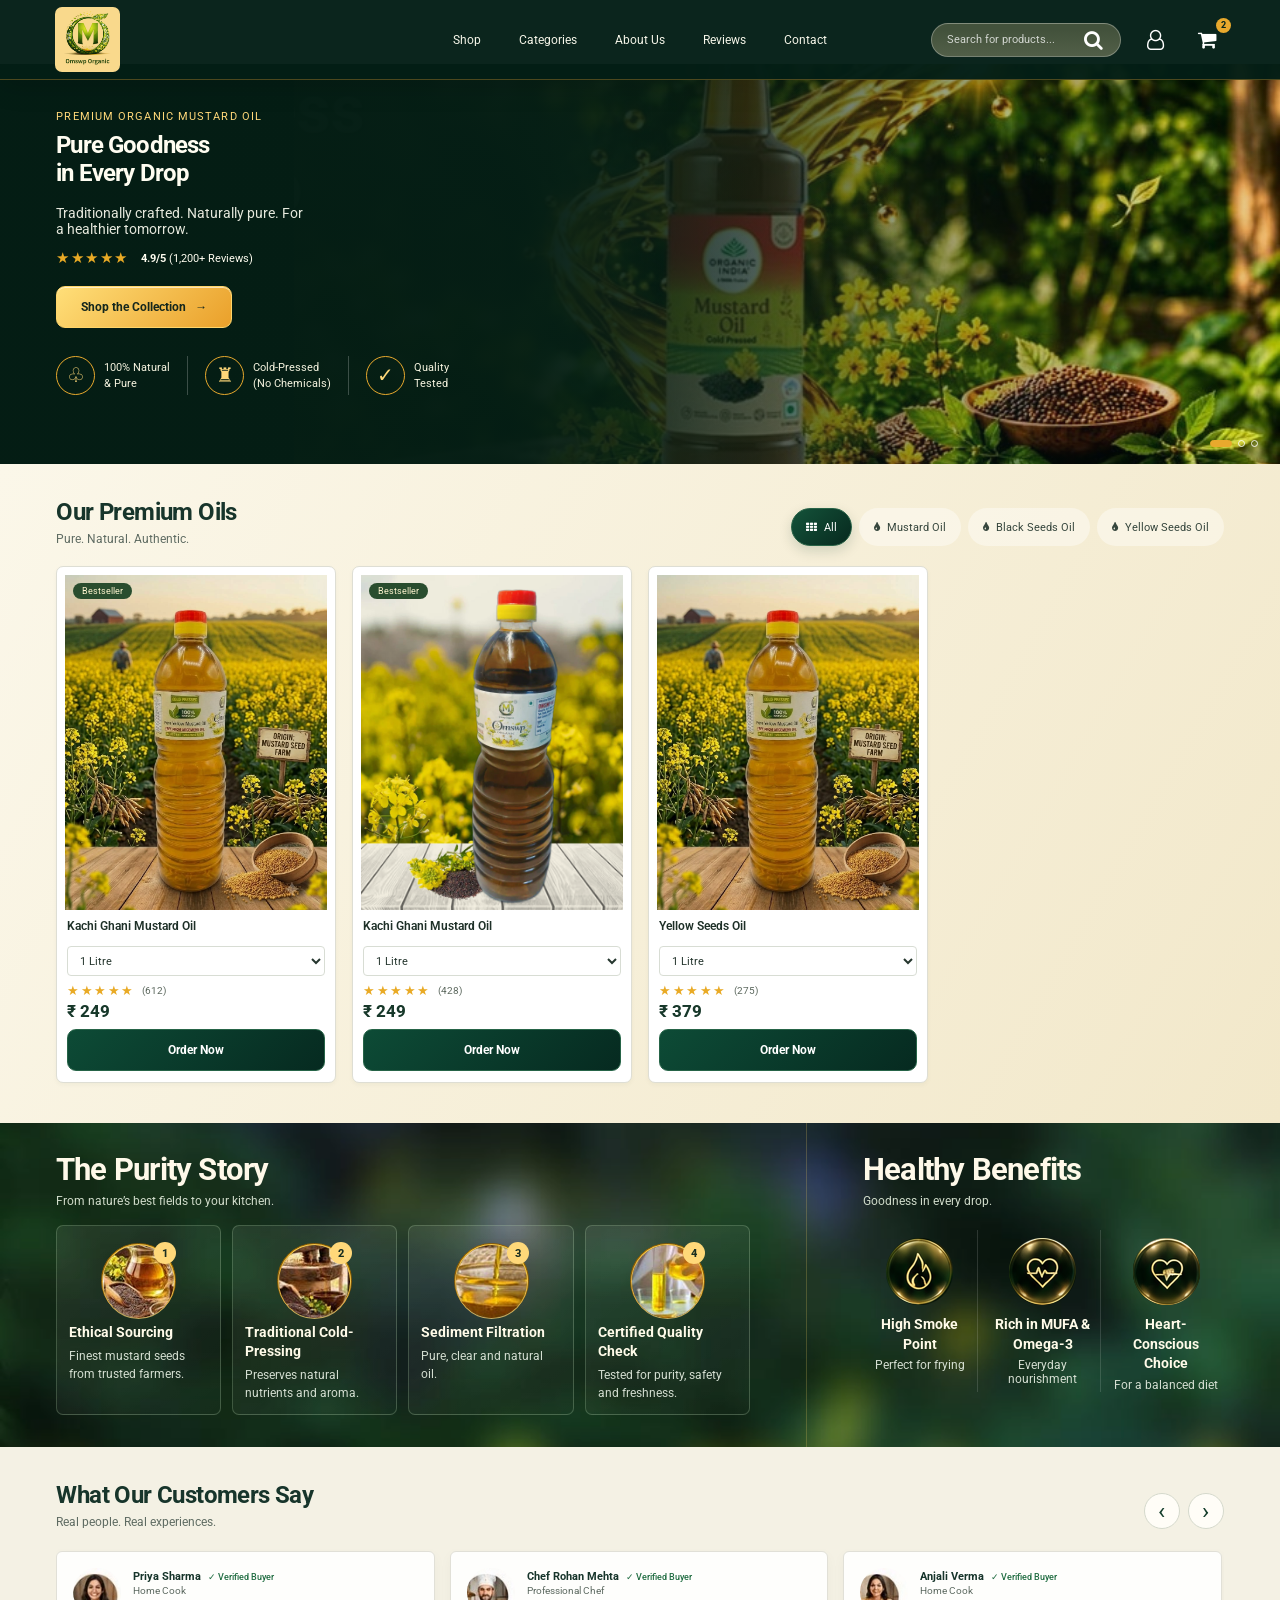
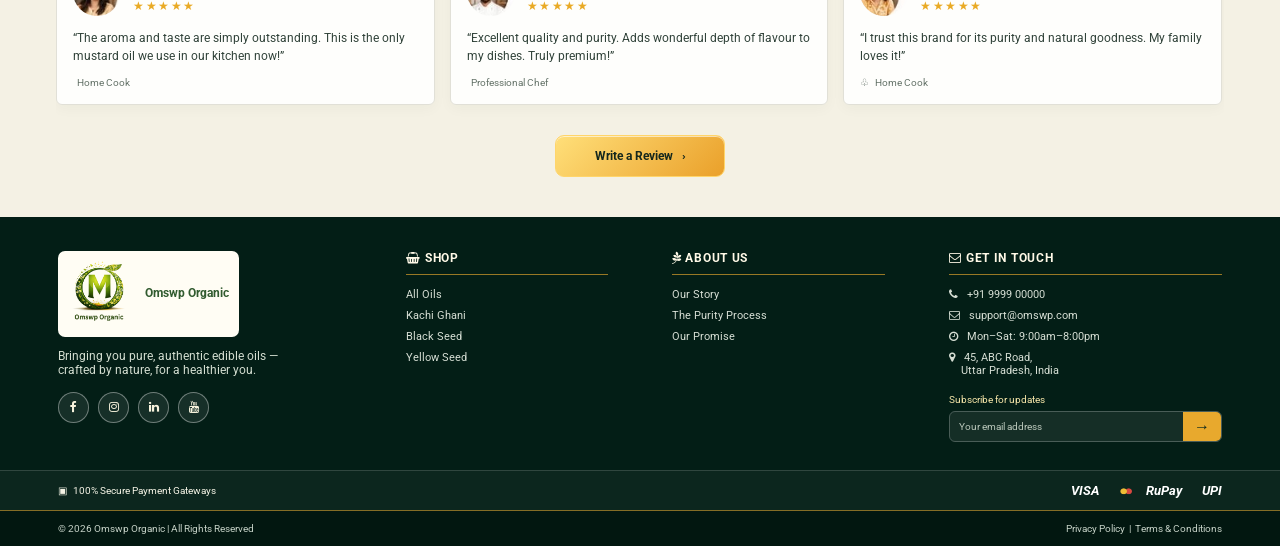
==== commit 91e59ce4: "update css and js" ====
--- a/webapp/index.html
+++ b/webapp/index.html
@@ -10,8 +10,8 @@
     <link rel="preconnect" href="https://fonts.gstatic.com" crossorigin>
     <link href="https://fonts.googleapis.com/css2?family=Roboto:wght@300;400;500;600;700;800&display=swap" rel="stylesheet">
     <link rel="stylesheet" href="./assets/font-awesome/css/font-awesome.css">
-    <link rel="stylesheet" href="style.css">
-    <script src="script.js" defer></script>
+    <link rel="stylesheet" href="assets/style/style.css">
+    <script src="assets/js/script.js" defer></script>
 </head>
 
 <body>
@@ -81,8 +81,26 @@
                 </div>
             </div>
             <div class="product-grid">
-                <article class="product-card" data-category="mustard">
-                    <div class="product-image"><span class="product-tag">Bestseller</span><img src="assets/images/products/yellow-product-1.jpeg"
+                    <article class="product-card" data-category="mustard" data-description="Traditional Kachi Ghani mustard oil made from carefully selected mustard seeds and cold-pressed to preserve its natural aroma, character and richness.">
+                            <div class="product-image">
+                                    <span class="product-tag">Bestseller</span>
+                                    <img src="assets/images/products/yellow-product-1.jpeg" alt="Cold-pressed mustard oil bottle and flowers"></div>
+                            <div class="product-info">
+                                <h3>Kachi Ghani Mustard Oil</h3><label class="visually-hidden" for="quantity-2">Quantity</label><select
+                                    id="quantity-1" class="quantity-select">
+                                    <option>500ml</option>
+                                    <option selected>1 Litre</option>
+                                    <option>5 Litres</option>
+                                    <option>10 Litres</option>
+                                </select>
+                                <div class="product-rating"><span class="stars">★★★★★</span><span>(612)</span></div>
+                                <p class="price" data-base="449">₹ 249</p><button class="button button-dark order-button">Order
+                                    Now</button>
+                            </div>
+                        </article>
+                <!-- <article class="product-card" data-category="mustard" data-description="Traditional Kachi Ghani mustard oil made from carefully selected mustard seeds and cold-pressed to preserve its natural aroma, character and richness.">
+                    <div class="product-image"><span class="product-tag">Bestseller</span>
+                        <img src="assets/images/products/yellow-product-1.jpeg"
                             alt="Kachi Ghani mustard oil bottle"></div>
                     <div class="product-info">
                         <h3>Kachi Ghani Mustard Oil</h3><label class="visually-hidden" for="quantity-1">Quantity</label><select
@@ -96,8 +114,8 @@
                         <p class="price" data-base="249">₹ 249</p><button class="button button-dark order-button">Order
                             Now</button>
                     </div>
-                </article>
-                <article class="product-card" data-category="black">
+                </article> -->
+                <article class="product-card" data-category="black"  data-description="Premium black seed oil with a distinctive, naturally rich profile. Crafted with care for everyday culinary use and a refined gourmet experience.">
                     <div class="product-image"><span class="product-tag">Bestseller</span><img src="assets/images/products/black-product-2.jpg"
                             alt="Kachi Ghani mustard oil bottle"></div>
                     <div class="product-info">
@@ -113,7 +131,7 @@
                             Now</button>
                     </div>
                 </article>
-                <article class="product-card" data-category="yellow">
+                <article class="product-card" data-category="yellow"  data-description="Premium black seed oil with a distinctive, naturally rich profile. Crafted with care for everyday culinary use and a refined gourmet experience.">
                     <div class="product-image"><img src="assets/images/products/yellow-product-1.jpeg" alt="Yellow seed oil product"></div>
                     <div class="product-info">
                         <h3>Yellow Seeds Oil</h3><label class="visually-hidden" for="quantity-4">Quantity</label><select
@@ -331,6 +349,114 @@
             </form>
         </section>
     </div>
+     <div class="modal-backdrop product-modal-backdrop" id="product-modal" hidden>
+        <section class="product-modal" role="dialog" aria-modal="true" aria-labelledby="product-modal-title">
+            <button class="modal-close" id="close-product-modal" aria-label="Close product details">×</button>
+            <div class="product-modal-content">
+                <div class="product-modal-media"><img id="product-modal-image" src="" alt=""><span class="product-modal-badge">Premium
+                        Quality</span></div>
+                <div class="product-modal-details">
+                    <p class="eyebrow">Product Details</p>
+                    <h2 id="product-modal-title">Product Name</h2>
+                    <div class="product-modal-rating"><span class="stars">★★★★★</span><span id="product-modal-rating-text">Verified
+                            customer rating</span></div>
+                    <p id="product-modal-description" class="product-modal-description"></p>
+                    <div class="product-modal-meta"><span id="product-modal-category"></span><span id="product-modal-price"></span></div>
+                    <div class="product-modal-form-wrap">
+                        <h3>Share your experience</h3>
+                        <form id="product-review-form" class="product-review-form">
+                            <div class="form-grid-two">
+                                <div><label for="product-review-name">Name</label><input id="product-review-name" name="name"
+                                        type="text" required placeholder="Your name"></div>
+                                <div><label for="product-review-email">Email ID</label><input id="product-review-email"
+                                        name="email" type="email" required placeholder="you@example.com"></div>
+                            </div>
+                            <div><label for="product-review-text">Review</label><textarea id="product-review-text" name="review"
+                                    rows="5" required placeholder="Write your review..."></textarea></div>
+                            <button class="button button-dark" type="submit">Submit Review <span>→</span></button>
+                            <p class="form-message" id="product-review-status" aria-live="polite"></p>
+                        </form>
+                    </div>
+                </div>
+            </div>
+        </section>
+    </div>
+    <div class="modal-backdrop" id="review-modal" hidden>
+        <section class="review-modal" role="dialog" aria-modal="true" aria-labelledby="review-modal-title"><button
+                class="modal-close" id="close-review" aria-label="Close review form">×</button>
+            <p class="eyebrow">Your feedback matters</p>
+            <h2 id="review-modal-title">Write a Review</h2>
+            <form id="review-form" class="review-form"><label for="review-name">Your name</label><input id="review-name"
+                    name="name" required placeholder="Enter your name"><label for="review-email">Email address</label><input
+                    id="review-email" name="email" type="email" required placeholder="you@example.com"><label for="review-rating">Your
+                    rating</label><select id="review-rating" name="rating">
+                    <option value="5">★★★★★ — Excellent</option>
+                    <option value="4">★★★★☆ — Very good</option>
+                    <option value="3">★★★☆☆ — Good</option>
+                    <option value="2">★★☆☆☆ — Fair</option>
+                    <option value="1">★☆☆☆☆ — Needs improvement</option>
+                </select><label for="review-message">Your review</label><textarea id="review-message" name="message"
+                    rows="4" required placeholder="Tell us about your experience"></textarea><button class="button button-dark"
+                    type="submit">Submit Review</button>
+                <p class="form-message" id="review-message-status" aria-live="polite"></p>
+            </form>
+        </section>
+    </div>
+
+    <!-- mdoel section strat here -->
+    <div class="modal-backdrop product-modal-backdrop" id="product-modal" hidden>
+            <section class="product-modal" role="dialog" aria-modal="true" aria-labelledby="product-modal-title">
+                <button class="modal-close" id="close-product-modal" aria-label="Close product details">×</button>
+                <div class="product-modal-content">
+                    <div class="product-modal-media"><img id="product-modal-image" src="" alt=""><span class="product-modal-badge">Premium
+                            Quality</span></div>
+                    <div class="product-modal-details">
+                        <p class="eyebrow">Product Details</p>
+                        <h2 id="product-modal-title">Product Name</h2>
+                        <div class="product-modal-rating"><span class="stars">★★★★★</span><span id="product-modal-rating-text">Verified
+                                customer rating</span></div>
+                        <p id="product-modal-description" class="product-modal-description"></p>
+                        <div class="product-modal-meta"><span id="product-modal-category"></span><span id="product-modal-price"></span></div>
+                        <div class="product-modal-form-wrap">
+                            <h3>Share your experience</h3>
+                            <form id="product-review-form" class="product-review-form">
+                                <div class="form-grid-two">
+                                    <div><label for="product-review-name">Name</label><input id="product-review-name" name="name"
+                                            type="text" required placeholder="Your name"></div>
+                                    <div><label for="product-review-email">Email ID</label><input id="product-review-email"
+                                            name="email" type="email" required placeholder="you@example.com"></div>
+                                </div>
+                                <div><label for="product-review-text">Review</label><textarea id="product-review-text" name="review"
+                                        rows="5" required placeholder="Write your review..."></textarea></div>
+                                <button class="button button-dark" type="submit">Submit Review <span>→</span></button>
+                                <p class="form-message" id="product-review-status" aria-live="polite"></p>
+                            </form>
+                        </div>
+                    </div>
+                </div>
+            </section>
+        </div>
+        <div class="modal-backdrop" id="review-modal" hidden>
+            <section class="review-modal" role="dialog" aria-modal="true" aria-labelledby="review-modal-title"><button
+                    class="modal-close" id="close-review" aria-label="Close review form">×</button>
+                <p class="eyebrow">Your feedback matters</p>
+                <h2 id="review-modal-title">Write a Review</h2>
+                <form id="review-form" class="review-form"><label for="review-name">Your name</label><input id="review-name"
+                        name="name" required placeholder="Enter your name"><label for="review-email">Email address</label><input
+                        id="review-email" name="email" type="email" required placeholder="you@example.com"><label for="review-rating">Your
+                        rating</label><select id="review-rating" name="rating">
+                        <option value="5">★★★★★ — Excellent</option>
+                        <option value="4">★★★★☆ — Very good</option>
+                        <option value="3">★★★☆☆ — Good</option>
+                        <option value="2">★★☆☆☆ — Fair</option>
+                        <option value="1">★☆☆☆☆ — Needs improvement</option>
+                    </select><label for="review-message">Your review</label><textarea id="review-message" name="message"
+                        rows="4" required placeholder="Tell us about your experience"></textarea><button class="button button-dark"
+                        type="submit">Submit Review</button>
+                    <p class="form-message" id="review-message-status" aria-live="polite"></p>
+                </form>
+            </section>
+        </div>
 </body>
 
 </html>
--- a/webapp/assets/style/style.css
+++ b/webapp/assets/style/style.css
@@ -0,0 +1,1661 @@
+/* Omswp Organic responsive storefront — all styling is external. */
+:root{
+  --green:#08271d;
+  --green2:#103e2d;
+  --gold:#e8a92d;
+  --goldlight:#ffd879;
+  --cream:#f6f1df;
+  --ink:#17352b;
+  --muted:#5e6b62;
+  --line:#dedccd;
+  --header-height:64px
+}
+*{
+  box-sizing:border-box
+}
+html{
+  scroll-behavior:smooth;
+  scroll-padding-top:calc(var(--header-height) + 18px)
+}
+body{
+  margin:0;
+  color:var(--ink);
+  background:#fffdf6;
+  font-family: "Roboto", sans-serif;
+}
+body.modal-open{
+  overflow:hidden
+}
+
+a{
+  color:inherit;
+  text-decoration:none
+}
+button,input,select,textarea{
+  font:inherit
+}
+button{
+  cursor:pointer
+}
+img{
+  display:block;
+  max-width:100%
+}
+[hidden]{
+  display:none!important
+}
+.visually-hidden{
+  position:absolute;
+  width:1px;
+  height:1px;
+  padding:0;
+  margin:-1px;
+  overflow:hidden;
+  clip:rect(0,0,0,0);
+  white-space:nowrap;
+  border:0
+}
+/* metrial icon */
+
+.chef{
+  background: url("../images/icons/chef_hat_1F1F1.svg") center right/cover no-repeat ;
+  width:25px;
+  height: 25px;
+}
+.chef:hover {
+  background: url("../images/icons/chef_hat_FFFFFF.svg") center right/cover no-repeat ;
+  width:25px;
+  height: 25px;
+}
+
+
+/* Header Section -Fixed navigation */
+.site-header{ 
+  position:fixed;
+  inset:0 0 auto;
+  z-index:1000;
+  min-height:var(--header-height);
+  display:grid;
+  grid-template-columns:minmax(130px,1fr) auto minmax(220px,1fr);
+  align-items:center;
+  gap:24px;
+  padding:7px clamp(20px,4.3vw,56px);
+  background:rgba(4,30,22,.97);
+  border-bottom:1px solid #b88b2c66;
+  color:#fffdf1;
+  box-shadow:0 8px 24px #0002
+}
+ .brand{
+  display:inline-flex;
+  align-items:center;
+  gap:8px;
+  background: #f9d98c url("../images/Omswp Organic Logo.png") center right/cover no-repeat;
+  width:65px;
+  height:65px;
+  text-indent: -99999px;
+  border-radius: 7px;
+}
+/*.brand-mark{
+  display:inline-grid;
+  place-items:center;
+  width:38px;
+  height:38px;
+  border-radius:12px 12px 12px 3px;
+  border:1px solid var(--gold);
+  background:linear-gradient(145deg,#fff0a3,#9dc84d 65%,#f8d15d);
+  color:#24572d;
+  font:700 26px Georgia,serif;
+  box-shadow:inset 0 0 0 3px #ffffff59
+}
+.brand-name{
+  display:none;
+  font-size:12px;
+  font-weight:700
+} */
+.main-nav{
+  display:flex;
+  align-items:center;
+  justify-content:center;
+  gap:clamp(18px,3vw,38px)
+}
+.main-nav a{
+  position:relative;
+  padding:10px 0;
+  color:#f6f6e9;
+  font-size:12px;
+  transition:color .25s
+}
+.main-nav a:after{
+  content:"";
+  position:absolute;
+  left:0;
+  right:100%;
+  bottom:3px;
+  height:2px;
+  background:var(--gold);
+  transition:right .25s
+}
+.main-nav a:hover,.main-nav a:focus-visible{
+  color:var(--goldlight)
+}
+.main-nav a:hover:after,.main-nav a:focus-visible:after{
+  right:0
+}
+.header-actions{
+  display:flex;
+  align-items:center;
+  justify-content:flex-end;
+  gap:15px
+}
+.search-form{
+  display:flex;
+  align-items:center;
+  width:min(190px,100%);
+  height:34px;
+  padding:0 7px 0 13px;
+  border:1px solid #ffffff47;
+  border-radius:22px;
+  background: #525f48;
+background: linear-gradient(90deg,#525f48 0%, #43523c 80%);
+background: -webkit-linear-gradient(90deg,#525f48 0%, #43523c 80%);
+background: -moz-linear-gradient(90deg,#525f48 0%, #43523c 80%);
+}
+.search-form input{
+  min-width:0;
+  width:100%;
+  border:0;
+  outline:0;
+  color:white;
+  background:transparent;
+  font-size:11px
+}
+.search-form input::placeholder{
+  color:#ffffffbf
+}
+.search-form button,.icon-button{
+  border:0;
+  color:white;
+  background:transparent
+}
+.search-form button{
+  font-size:24px;
+  line-height:1;
+}
+.buttonHead{
+  background:transparent;
+  display:inline-flex;
+  align-items:center;
+  justify-content:center;
+  border:1px solid transparent;
+}
+.icon-button{
+  position:relative;
+  min-width:22px;
+  padding:4px;
+  font-size:20px;
+  transition:color .2s,transform .2s
+}
+.icon-button:hover{
+  color:var(--goldlight);
+  transform:translateY(-2px)
+}
+.cart-count{
+  position:absolute;
+  top:-4px;
+  right:-6px;
+  display:grid;
+  place-items:center;
+  width:15px;
+  height:15px;
+  border-radius:50%;
+  background:var(--gold);
+  color:var(--green);
+  font-size:9px;
+  font-weight:800
+}
+.menu-toggle{
+  display:none;
+  color:white;
+  background:none;
+  border:1px solid #ffffff4d;
+  border-radius:8px;
+  padding:6px 10px
+}
+/* Hero: text and background art are independent layers */
+.hero{
+  --hero-overlay:linear-gradient(90deg,rgba(5,28,20,.96),rgba(5,28,20,.78) 42%,rgba(5,28,20,.06));
+  position:relative;
+  isolation:isolate;
+  display:flex;
+  align-items:center;
+  min-height:400px;
+  margin-top:var(--header-height);
+  overflow:hidden;
+  background:#08251b;
+  color:#fffdf0
+}
+.hero:before{
+  content:"";
+  position:absolute;
+  z-index:-1;
+  inset:0;
+  background:var(--hero-overlay);
+  transition:background 1s
+}
+.hero-art{
+  position:absolute;
+  z-index:-2;
+  inset:0 0 0 23%;
+  background:url("../images/hero-oil-art.jpg") center right/cover no-repeat;
+  transition:transform 1.2s
+}
+.hero-content{
+  width:min(600px,58%);
+  padding:46px 0 44px clamp(28px,4.4vw,58px);
+  position: absolute;
+  top: 0;
+  z-index: 1;
+}
+.eyebrow{
+  margin:0 0 8px;
+  color:var(--goldlight);
+  font-size:11px;
+  letter-spacing:.1em;
+  text-transform:uppercase
+}
+.hero h1{
+  margin:0;
+  max-width:560px;
+  color:#fffdf1;
+  font:500 clamp(42px,5.2vw,68px)/.98 ;
+  letter-spacing:-.045em
+}
+.hero-description{
+  margin:18px 0 12px;
+  color:#fffff3e6;
+  font-size:14px
+}
+.hero-pagination{
+  position:absolute;
+  right:22px;
+  bottom:17px;
+  display:flex;
+  gap:6px
+}
+.hero-pagination button{
+  width:7px;
+  height:7px;
+  padding:0;
+  border:1px solid #fffd;
+  border-radius:99px;
+  background:transparent;
+  transition:width .25s,background .25s
+}
+.hero-pagination button.active{
+  width:22px;
+  background:var(--gold);
+  border-color:var(--gold)
+}
+.rating-line{
+  display:flex;
+  flex-wrap:wrap;
+  align-items:center;
+  gap:12px;
+  margin:8px 0 19px;
+  font-size:11px
+}
+.stars{
+  color:#e9aa25;
+  letter-spacing:1.5px;
+  font-size:15px;
+  white-space:nowrap
+}
+.button{
+  display:inline-flex;
+  align-items:center;
+  justify-content:center;
+  gap:9px;
+  min-height:42px;
+  padding:10px 24px;
+  border:1px solid transparent;
+  border-radius:9px;
+  font-size:12px;
+  font-weight:700;
+  transition:background-color .25s,border-color .25s,color .25s,box-shadow .25s,transform .25s
+}
+.button:hover,.button:focus-visible{
+  transform:translateY(-2px);
+  box-shadow:0 8px 18px #0003
+}
+.button-gold{
+  border-color:#ffd56a;
+  color:#15271d;
+  background:linear-gradient(135deg,#ffdf79,#eaa02a);
+  box-shadow:inset 0 1px 0 #ffffff99
+}
+.button-gold:hover,.button-gold:focus-visible{
+  border-color:#fff4b5;
+  background:linear-gradient(135deg,#ffe9a2,#f3b33a)
+}
+.button-dark{
+  width:100%;
+  color:white;
+  background:linear-gradient(135deg,#0d4b36,#062a20);
+  border-color:#266447
+}
+.button-dark:hover,.button-dark:focus-visible{
+  color:#fff2bf;
+  background:#164f37;
+  border-color:var(--gold)
+}
+.button-dark.is-confirmed{
+  color:#f9e6a2;
+  border-color:var(--gold)
+}
+.trust-row{
+  display:flex;
+  align-items:stretch;
+  margin-top:28px
+}
+.trust-item{
+  display:flex;
+  align-items:center;
+  gap:9px;
+  padding:0 17px;
+  border-right:1px solid #ffffff38;
+  color:#f5f3df;
+  font-size:11px;
+  line-height:1.45
+}
+.trust-item:first-child{
+  padding-left:0
+}
+.trust-item:last-child{
+  border:0
+}
+.trust-icon{
+  display:grid;
+  place-items:center;
+  width:39px;
+  height:39px;
+  flex:0 0 39px;
+  border:1px solid var(--gold);
+  border-radius:50%;
+  color:var(--goldlight);
+  font-size:20px
+}
+/* .hero-side-note{
+  position:absolute;
+  top:17%;
+  right:4.5%;
+  color:#fff3c4;
+  font:italic clamp(18px,2.1vw,28px)/1.05;
+  text-align:center;
+  text-shadow:0 3px 12px #001b12
+} */
+
+/* Headings and product filter/grid */
+.section-pad{
+  padding:34px clamp(22px,4.4vw,58px) 40px
+}
+.section-heading-row{
+  display:flex;
+  justify-content:space-between;
+  align-items:end;
+  gap:24px;
+  margin-bottom:20px
+}
+h2{
+  margin:0;
+  color:var(--ink);
+  font:500 clamp(26px,3vw,34px)/1.1;
+  letter-spacing:-.025em
+}
+.section-heading-row p,.section-heading p{
+  margin:6px 0 0;
+  color:var(--muted);
+  font-size:12px
+}
+.products-section{
+  background:linear-gradient(120deg,#fbf7e9,#f2e8ca)
+}
+.filter-tabs{
+  display:flex;
+  flex-wrap:wrap;
+  justify-content:flex-end;
+  gap:7px
+}
+.filter-tab{
+  display:inline-flex;
+  align-items:center;
+  gap:7px;
+  min-height:38px;
+  padding:8px 14px;
+  border:1px solid transparent;
+  border-radius:25px;
+  color:#36463d;
+  background:#ffffff61;
+  font-size:11px;
+  transition:all .25s
+}
+.filter-tab:hover,.filter-tab:focus-visible{
+  border-color:#b5c6a0;
+  background:#fffdf5;
+  box-shadow:0 5px 12px #113a260f
+}
+.filter-tab.is-active{
+  border-color:#296347;
+  color:white;
+  background:linear-gradient(135deg,#14533a,#07291e);
+  box-shadow:0 5px 13px #09302029
+}
+.product-grid{
+  display:grid;
+  grid-template-columns:repeat(4,minmax(0,1fr));
+  gap:16px
+}
+.product-card{
+  min-width:0;
+  overflow:hidden;
+  border:1px solid #deded4;
+  border-radius:7px;
+  background:#fff;
+  box-shadow:0 2px 5px #1d31240a;
+  transition:transform .28s,box-shadow .28s,border-color .28s;
+  cursor: pointer;
+}
+.product-card:hover{
+  transform:translateY(-5px);
+  border-color:#c5d2b9;
+  box-shadow:0 14px 30px #183f2a24
+}
+.product-image{
+  position:relative;
+  display:grid;
+  place-items:center;
+  height:335px;
+  margin:8px 8px 0;
+  overflow:hidden;
+  background:#f5f1e3
+}
+.product-image img{
+  width:100%;
+  height:100%;
+  object-fit:cover;
+  mix-blend-mode:multiply;
+  transition:transform .4s
+}
+.product-card:hover .product-image img{
+  transform:scale(1.055)
+}
+.product-tag{
+  position:absolute;
+  z-index:1;
+  top:8px;
+  left:8px;
+  padding:3px 9px;
+  border-radius:20px;
+  color:#fff5d0;
+  background:#294d2e;
+  font-size:9px
+}
+.product-info{
+  padding:9px 10px 11px
+}
+.product-info h3{
+  min-height:20px;
+  margin:0 0 7px;
+  color:#1e3028;
+  font-size:12px;
+  font-weight:600
+}
+.quantity-select{
+  width:100%;
+  min-height:30px;
+  padding:4px 8px;
+  border:1px solid #d8ddd4;
+  border-radius:4px;
+  color:#26372f;
+  background:#fff;
+  font-size:11px
+}
+.quantity-select:focus{
+  outline:2px solid #e8a92d73;
+  border-color:var(--gold)
+}
+.product-rating{
+  display:flex;
+  align-items:center;
+  gap:7px;
+  margin-top:7px;
+  color:#5d695f;
+  font-size:10px
+}
+.product-rating .stars{
+  font-size:13px
+}
+.price{
+  margin:3px 0 8px;
+  color:#17382a;
+  font-size:17px;
+  font-weight:750
+}
+/* Purity timeline and benefit icons */
+.purity-benefits{
+  display:grid;
+  grid-template-columns:minmax(0,1.7fr) minmax(280px,1fr);
+  color:#f7f7e9;
+  background: #f9d98c url("../images/purity_bg.jpg") center right/cover no-repeat;
+  /* background:radial-gradient(ellipse at 100% 0%,#cf971c33,transparent 40%),linear-gradient(125deg,#061f17,#0c3828 65%,#041a13) */
+}
+.purity-panel,.benefits-panel{
+  padding:28px clamp(20px,4.4vw,56px) 32px
+}
+.benefits-panel{
+  border-left:1px solid #debe5d40
+}
+.light-heading h2{
+  color:#fff9e9;
+  font-size:clamp(25px,2.6vw,31px)
+}
+.light-heading p{
+  color:#d1dccb
+}
+.process-grid{
+  display:grid;
+  grid-template-columns:repeat(4,minmax(0,1fr));
+  gap:11px;
+  margin-top:17px
+}
+.process-card{
+  position:relative;
+  min-width:0;
+  padding:12px;
+  border:1px solid dcb240;
+  border:1px solid rgba(188,220,178,.25);
+  border-radius:7px;
+  background:linear-gradient(145deg,#ffffff14,#ffffff04);
+  transition:border-color .35s,box-shadow .35s,transform .35s
+}
+.process-card:hover{
+  transform:translateY(-3px);
+  border-color:var(--goldlight);
+  box-shadow:0 0 0 1px #ffd6711a,0 8px 24px #0003
+}
+.process-card .imgRound{
+  width: 75px;
+  height: 75px;
+  border-radius: 50%;
+  border:1px solid #8E5D02;
+  margin: 5px auto;
+  background: #8E5D02;
+background: linear-gradient(90deg,rgba(142, 93, 2, 1) 0%, rgba(207, 155, 7, 1) 20%, rgba(207, 155, 7, 1) 100%, rgba(255, 250, 198, 1) 49%, rgba(237, 221, 83, 1) 75%);
+
+}
+.process-card img{
+  width:75px;
+  height:75px;
+  margin:0 auto 10px;
+  border:1px solid #ffd776b3;
+  border-radius:50%;
+  object-fit:cover
+}
+
+
+.step-number{
+  position:absolute;
+  top:16px;
+  right:27%;
+  display:grid;
+  place-items:center;
+  width:22px;
+  height:22px;
+  border-radius:50%;
+  color:#1a2e20;
+  background:var(--goldlight);
+  font-size:11px;
+  font-weight:800
+}
+.process-card h3{
+  margin:0 0 5px;
+  color:#fffbe9;
+  font-size:14px;
+  line-height:1.35
+}
+.process-card p{
+  margin:0;
+  color:#d4ded1;
+  font-size:12px;
+  line-height:1.5
+}
+.benefits-grid{
+  display:grid;
+  grid-template-columns:repeat(3,minmax(0,1fr));
+  gap:8px;
+  margin-top:22px
+}
+.benefit-card{
+  min-width:0;
+  padding:8px 5px 0;
+  text-align:center;
+  border-right:1px solid #ffffff24
+}
+.benefit-card:last-child{
+  border:0
+}
+.benefit-card img{
+  margin:0px auto 10px;
+}
+.benefit-card:hover .benefit-icon{
+  transform:rotate(-5deg) scale(1.05);
+  border-color:#fff0ac;
+  box-shadow:0 0 0 5px #ffda7714,0 0 22px #ffc73f33
+}
+.benefit-card h3{
+  margin:5px 0 4px;
+  color:#fffbe9;
+  font-size:14px;
+  line-height:1.4
+}
+.benefit-card p{
+  margin:0;
+  color:#d5dfd2;
+  font-size:12px
+}
+/* Customer reviews */
+.reviews-section{
+  background:#f4f1e4
+}
+.review-controls{
+  display:flex;
+  gap:8px
+}
+.round-control{
+  display:grid;
+  place-items:center;
+  width:36px;
+  height:36px;
+  border:1px solid #d5d9cc;
+  border-radius:50%;
+  color:#143d2b;
+  background:#fffdf7;
+  font-size:24px;
+  line-height:1;
+  transition:all .25s
+}
+.round-control:hover{
+  color:white;
+  border-color:#164c35;
+  background:#164c35;
+  transform:translateY(-2px)
+}
+.review-track{
+  display:grid;
+  grid-auto-columns:calc((100% - 30px)/3);
+  grid-auto-flow:column;
+  gap:15px;
+  overflow-x:hidden;
+  scroll-snap-type:x mandatory;
+  scrollbar-width:thin;
+  padding:2px 1px 12px
+}
+.review-card{
+  min-width:0;
+  padding:16px;
+  border:1px solid #e1e0d7;
+  border-radius:6px;
+  background:#ffffffe6;
+  box-shadow:0 4px 13px #14312009;
+  scroll-snap-align:start
+}
+.review-person{
+  display:flex;
+  align-items:center;
+  gap:12px
+}
+.review-person img{
+  width:48px;
+  height:48px;
+  flex:0 0 48px;
+  border-radius:50%;
+  object-fit:cover;
+  background:#e7e1cd
+}
+.review-person h3{
+  margin:0;
+  font-size:11px;
+  font-weight:700
+}
+.review-person p{
+  margin:2px 0 0;
+  color:var(--muted);
+  font-size:10px
+}
+.verified{
+  display:inline-block;
+  margin-left:4px;
+  color:#226e43;
+  font-size:9px;
+  font-weight:500
+}
+.review-person .stars{
+  display:block;
+  margin-top:3px;
+  font-size:12px
+}
+.review-card blockquote{
+  margin:13px 0 11px;
+  color:#304239;
+  font-size:12px;
+  line-height:1.55
+}
+.review-role{
+  margin:0;
+  color:#66746a;
+  font-size:10px
+}
+.review-cta{
+  display:flex;
+  justify-content:center;
+  padding-top:18px
+}
+.review-cta .button{
+  min-width:170px
+}
+/* Footer */
+footer{
+  color:#f4f3e5;
+  background:#031e16
+}
+.footer-main{
+  display:grid;
+  grid-template-columns:1.2fr .85fr .9fr 1.15fr;
+  gap:clamp(24px,5vw,65px);
+  padding:34px clamp(22px,5vw,58px) 28px
+}
+.footer-brand-col{
+  max-width:240px
+}
+.footer-logo{
+  display:inline-flex;
+  align-items:center;
+  gap:10px;
+  padding:6px 10px 8px;
+  border-radius:7px;
+  color:#315b2f;
+  background:#fffdf4
+}
+.footer-logo .brand-mark{
+  width:67px;
+  height:72px;
+  font-size:21px;
+  background: url("../images/Omswp Organic Logo.png") center right/cover no-repeat;
+}
+.footer-logo strong{
+  font-size:12px
+}
+.footer-brand-col>p{
+  max-width:220px;
+  color:#d5dfd2;
+  font-size:12px
+}
+.social-links{
+  display:flex;
+  gap:9px;
+  margin-top:15px
+}
+.social-links a{
+  display:grid;
+  place-items:center;
+  width:31px;
+  height:31px;
+  border:1px solid #ffffff61;
+  border-radius:50%;
+  color:#f7f3dd;
+  background:#ffffff14;
+  font-size:12px;
+  font-weight:700;
+  transition:all .25s
+}
+.social-links a:hover{
+  color:#09261b;
+  border-color:var(--goldlight);
+  background:var(--goldlight);
+  transform:translateY(-3px)
+}
+.footer-col{
+  display:flex;
+  flex-direction:column;
+  align-items:flex-start;
+  gap:8px
+}
+.footer-col h2{
+  width:100%;
+  margin:0 0 5px;
+  padding-bottom:9px;
+  border-bottom:1px solid #e8a92da6;
+  color:#fff9e7;
+  font-size: 12px;
+  font-weight: 700;
+  text-transform:uppercase;
+  letter-spacing:.06em
+}
+.footer-col>a,.footer-col>p{
+  margin:0;
+  color:#d6ded4;
+  font-size:11px
+}
+.footer-col>a{
+  transition:color .2s,transform .2s
+}
+.footer-col>a:hover{
+  color:var(--goldlight);
+  transform:translateX(3px)
+}
+.contact-col{
+  gap:8px
+}
+.newsletter-form{
+  width:100%;
+  margin-top:9px
+}
+.newsletter-form label{
+  display:block;
+  margin-bottom:6px;
+  color:#f5e5a8;
+  font-size:10px
+}
+.newsletter-form>div{
+  display:flex;
+  overflow:hidden;
+  border:1px solid #ffffff47;
+  border-radius:6px
+}
+.newsletter-form input{
+  width:100%;
+  min-width:0;
+  padding:9px;
+  border:0;
+  outline:0;
+  color:white;
+  background:#ffffff12;
+  font-size:10px
+}
+.newsletter-form input::placeholder{
+  color:#b8c6b9
+}
+.newsletter-form button{
+  width:38px;
+  flex:0 0 38px;
+  border:0;
+  color:#102b1e;
+  background:var(--gold);
+  transition:background .2s
+}
+.newsletter-form button:hover{
+  background:#ffdc77
+}
+.payment-strip{
+  display:flex;
+  justify-content:space-between;
+  align-items:center;
+  gap:20px;
+  padding:12px clamp(22px,5vw,58px);
+  border-top:1px solid #ffffff26;
+  border-bottom:1px solid #e8a92d8c;
+  background:#ffffff09;
+  font-size:10px
+}
+.payment-logos{
+  display:flex;
+  align-items:center;
+  gap:20px;
+  color:white;
+  font-size:13px;
+  font-style:italic
+}
+.mastercard{
+  color:#efbd36;
+  letter-spacing:-7px;
+  text-shadow:5px 0 #d94840;
+  padding-right:5px
+}
+.footer-bottom{
+  display:flex;
+  justify-content:space-between;
+  gap:16px;
+  padding:12px clamp(22px,5vw,58px);
+  color:#c4d0c5;
+  background:#021710;
+  font-size:10px
+}
+.footer-bottom a:hover{
+  color:var(--goldlight)
+}
+/* Accessible modal form */
+.modal-backdrop{
+  position:fixed;
+  z-index:2000;
+  inset:0;
+  display:grid;
+  place-items:center;
+  padding:20px;
+  background:#00120cb8;
+  backdrop-filter:blur(5px)
+}
+.review-modal{
+  position:relative;
+  width:min(100%,480px);
+  max-height:90vh;
+  overflow-y:auto;
+  padding:30px;
+  border:1px solid #e8a92d8c;
+  border-radius:14px;
+  background:#fffdf5;
+  box-shadow:0 24px 90px #0005;
+  animation:modal-in .28s ease both
+}
+@keyframes modal-in{
+  from{
+      opacity:0;
+      transform:translateY(18px) scale(.98)
+  }
+  to{
+      opacity:1;
+      transform:translateY(0) scale(1)
+  }
+}
+.modal-close{
+  position:absolute;
+  top:12px;
+  right:15px;
+  width:34px;
+  height:34px;
+  border:1px solid #e1dfd2;
+  border-radius:50%;
+  color:var(--ink);
+  background:white;
+  font-size:24px;
+  transition:all .2s
+}
+.modal-close:hover{
+  color:white;
+  border-color:var(--green);
+  background:var(--green)
+}
+.review-modal .eyebrow{
+  color:#8b651c
+}
+.review-modal h2{
+  margin-bottom:18px
+}
+.review-form{
+  display:grid;
+  gap:8px
+}
+.review-form label{
+  margin-top:4px;
+  font-size:12px;
+  font-weight:700
+}
+.review-form input,.review-form select,.review-form textarea{
+  width:100%;
+  padding:10px 12px;
+  border:1px solid #d9dccf;
+  border-radius:6px;
+  outline:0;
+  color:#21362a;
+  background:white
+}
+.review-form input:focus,.review-form select:focus,.review-form textarea:focus{
+  border-color:#c89a31;
+  box-shadow:0 0 0 3px #e8a92d26
+}
+.review-form .button{
+  margin-top:10px
+}
+.form-message{
+  margin:0;
+  color:#1b7444;
+  font-size:12px
+}
+/* Responsive layouts */
+@media(min-width:1500px){
+  .hero{
+      min-height:510px
+  }
+  .hero-content{
+      padding-left:max(58px,calc((100vw - 1400px)/2))
+  }
+  .section-pad{
+      padding-left:max(58px,calc((100vw - 1400px)/2));
+      padding-right:max(58px,calc((100vw - 1400px)/2))
+  }
+}
+@media(max-width:1050px){
+  .site-header{
+      grid-template-columns:auto 1fr auto;
+      gap:16px
+  }
+  .main-nav{
+      gap:18px
+  }
+  .search-form{
+      width:155px
+  }
+  .hero{
+      min-height:410px
+  }
+  .hero-content{
+      width:63%
+  }
+  .hero-art{
+      left:29%
+  }
+  .hero-side-note{
+      right:2.5%
+  }
+  .section-heading-row{
+      align-items:flex-start;
+      flex-direction:column
+  }
+  .filter-tabs{
+      justify-content:flex-start
+  }
+  .product-grid{
+      gap:12px
+  }
+  .product-image{
+      height:145px
+  }
+  .purity-benefits{
+      grid-template-columns:1fr
+  }
+  .benefits-panel{
+      border-left:0;
+      border-top:1px solid #debe5d40
+  }
+  .benefits-grid{
+      max-width:650px
+  }
+}
+@media(max-width:760px){
+  :root{
+      --header-height:62px
+  }
+  .site-header{
+      grid-template-columns:auto 1fr auto;
+      gap:10px;
+      padding:8px 16px
+  }
+  .brand-mark{
+      width:35px;
+      height:35px
+  }
+  .menu-toggle{
+      display:inline-flex;
+      grid-column:2;
+      grid-row:1;
+      justify-self:start
+  }
+  .main-nav{
+      position:absolute;
+      top:calc(100% + 1px);
+      left:0;
+      right:0;
+      display:none;
+      align-items:stretch;
+      padding:12px 20px 18px;
+      border-bottom:1px solid #e8a92d66;
+      background:#06261b;
+      box-shadow:0 14px 22px #0003
+  }
+  .main-nav.nav-open{
+      display:flex;
+      flex-direction:column;
+      gap:3px
+  }
+  .main-nav a{
+      padding:10px 3px
+  }
+  .header-actions{
+      grid-column:3;
+      grid-row:1;
+      gap:7px
+  }
+  .search-form{
+      width:clamp(105px,25vw,170px)
+  }
+  .icon-button{
+      font-size:18px
+  }
+  .hero{
+      min-height:540px;
+      align-items:flex-start
+  }
+  .hero-art{
+      inset:190px 0 0;
+      background-position:center right;
+      opacity:.95
+  }
+  .hero:before{
+      /* background:linear-gradient(180deg,rgba(4,29,20,.99),rgba(4,29,20,.92) 42%,rgba(4,29,20,.15)) */
+      background:linear-gradient(180deg,rgba(238, 53, 7, 0.99),rgba(4,29,20,.75) 42%,rgba(4,29,20,.15))
+  }
+  .imageBlur {
+    position: absolute;
+    height: 100%;
+    width: 100%;
+    top: 0px;
+    left: 0px;
+    background: #221535;
+    background: -webkit-linear-gradient(273.77deg, rgba(14,34,19, 0) 35%, rgba(4,29,20,.75) 65%);
+    background: -moz-linear-gradient(273.77deg, rgba(14,34,19, 0) 35%, rgba(4,29,20,.75) 65%);
+    background: -o-linear-gradient(273.77deg, rgba(14,34,19, 0) 35%, rgba(4,29,20,.75) 65%);
+    background: linear-gradient(273.77deg, rgba(14,34,19, 0) 35%, rgba(4,29,20,.75) 65%);
+  }
+  .hero-content{
+      width:100%;
+      padding:34px 22px 190px
+  }
+  .hero h1{
+      font-size:clamp(42px,10vw,58px)
+  }
+  .hero-description{
+      max-width:330px
+  }
+  .hero-side-note{
+      top:auto;
+      right:18px;
+      bottom:95px;
+      font-size:19px
+  }
+  .trust-row{
+      margin-top:20px
+  }
+  .trust-item{
+      padding:0 8px;
+      gap:5px;
+      font-size:9px
+  }
+  .trust-icon{
+      width:31px;
+      height:31px;
+      flex-basis:31px;
+      font-size:16px
+  }
+  .section-pad{
+      padding:30px 18px 34px
+  }
+  .section-heading-row{
+      gap:15px
+  }
+  .filter-tabs{
+      display:grid;
+      grid-template-columns:repeat(2,minmax(0,1fr));
+      width:100%
+  }
+  .filter-tab{
+      justify-content:center
+  }
+  .product-grid{
+      grid-template-columns:repeat(2,minmax(0,1fr));
+      gap:12px
+  }
+  .product-image{
+      height:clamp(125px,31vw,180px)
+  }
+  .product-info{
+      padding:9px
+  }
+  .product-info h3{
+      min-height:34px;
+      font-size:11px
+  }
+  .process-grid{
+      grid-template-columns:repeat(2,minmax(0,1fr))
+  }
+  .purity-panel,.benefits-panel{
+      padding:27px 18px
+  }
+  .process-card{
+      padding:12px
+  }
+  .benefits-grid{
+      gap:3px
+  }
+  .benefit-icon{
+      width:48px;
+      height:48px;
+      font-size:24px
+  }
+  .review-track{
+      grid-auto-columns:84%;
+      gap:12px
+  }
+  .footer-main{
+      grid-template-columns:repeat(2,minmax(0,1fr));
+      gap:28px 22px;
+      padding:30px 20px
+  }
+  .footer-brand-col{
+      max-width:none
+  }
+  .payment-strip{
+      align-items:flex-start;
+      flex-direction:column;
+      gap:10px;
+      padding:13px 20px
+  }
+  .footer-bottom{
+      flex-direction:column;
+      gap:6px;
+      padding:13px 20px
+  }
+}
+@media(max-width:420px){
+  .header-actions{
+      gap:3px
+  }
+  .search-form{
+      width:105px;
+      padding-left:8px
+  }
+  .search-form input{
+      font-size:9px
+  }
+  .hero h1{
+      font-size:40px
+  }
+  .trust-row{
+      flex-wrap:wrap;
+      row-gap:12px
+  }
+  .trust-item{
+      border-right:0;
+      padding:0 7px
+  }
+  .trust-item:first-child{
+      padding-left:0
+  }
+  .product-grid{
+      gap:8px
+  }
+  .product-image{
+      height:120px;
+      margin:5px 5px 0
+  }
+  .product-info{
+      padding:7px
+  }
+  .product-info h3{
+      font-size:10px
+  }
+  .button{
+      padding:9px 12px
+  }
+  .process-grid{
+      gap:8px
+  }
+  .process-card{
+      padding:9px
+  }
+  .process-card img{
+      width:65px;
+      height:65px
+  }
+  .benefit-card h3{
+      font-size:10px
+  }
+  .footer-main{
+      gap:25px 14px
+  }
+  .payment-logos{
+      gap:13px;
+      font-size:11px
+  }
+  .review-modal{
+      padding:25px 20px
+  }
+}
+@media(prefers-reduced-motion:reduce){
+  *,*:before,*:after{
+      scroll-behavior:auto!important;
+      animation-duration:.01ms!important;
+      animation-iteration-count:1!important;
+      transition-duration:.01ms!important
+  }
+}
+/* Change update: Roboto typography, image-led hero carousel, and visible purity background. */
+
+.hero h1 {
+   font-family: "Roboto", sans-serif !important;
+   font-weight: 700;
+   letter-spacing: -0.035em;
+}
+.hero-side-note {
+   font-family: "Roboto", sans-serif !important;
+   font-style: normal;
+   font-weight: 300;
+}
+.hero-art {
+   opacity: 1;
+   transition: opacity .38s ease, transform 1.2s ease;
+}
+.hero-art.is-changing {
+   opacity: 0;
+}
+.hero-art.slide-0 {
+   background-image: url("../images/hero-oil-art.jpg");
+}
+.hero-art.slide-1 {
+   background-image: url("../images/hero-oil-pour.png");
+}
+.hero-art.slide-2 {
+   background-image: url("../images/hero-bottle.jpg");
+}
+/* Use the high-resolution oil-pour artwork behind both dark feature panels. */
+/* .purity-benefits {
+   background-color: #061f17;
+   background-image: linear-gradient(90deg, rgba(3, 25, 17, .91), rgba(4, 32, 22, .82)), url("assets/purity-bg.png");
+   background-position: center, center;
+   background-size: cover, cover;
+   background-repeat: no-repeat;
+} */
+.purity-panel, .benefits-panel {
+   background: rgba(3, 24, 17, .20);
+}
+@media (max-width: 760px) {
+   .purity-benefits {
+       background-position: center, 58% center;
+  }
+}
+/* Carousel slide states are controlled by classes;
+no inline styling is required. */
+.hero-slide-0 .hero-art {
+   transform: scale(1);
+}
+.hero-slide-1 .hero-art {
+   transform: scale(1.04) translateX(-1%);
+}
+.hero-slide-2 .hero-art {
+   transform: scale(1.07) translateX(1%);
+}
+/* .hero-slide-1:before {
+   background: linear-gradient(90deg, rgba(14,34,19,.96), rgba(14,34,19,.66) 48%, rgba(14,34,19,.02));
+}
+.hero-slide-2:before {
+   background: linear-gradient(90deg, rgba(9,25,18,.97), rgba(9,25,18,.72) 44%, rgba(9,25,18,.08));
+} */
+
+@media only screen and (min-width: 1280px) {
+  .heroBanner {
+    background-size: 80% !important;
+  }
+  .imageBlur {
+    position: absolute;
+    height: 100%;
+    width: 100%;
+    top: 0px;
+    left: 0px;
+    background: rgba(4,29,20,.92);
+    background: -webkit-linear-gradient(273.77deg, rgba(14,34,19, 0) 30%, rgba(4,29,20,.92) 60%);
+    background: -moz-linear-gradient(273.77deg, rgba(14,34,19, 0) 30%, rgba(4,29,20,.92) 60%);
+    background: -o-linear-gradient(273.77deg, rgba(14,34,19, 0) 30%, rgba(4,29,20,.92) 60%);
+    background: linear-gradient(273.77deg, rgba(14,34,19, 0) 30%, rgba(4,29,20,.92) 60%);
+  }
+}
+
+@media only screen and (min-width: 1400px) {
+  .heroBanner {
+    background-size: cover;
+  }
+  .imageBlur {
+    position: absolute;
+    height: 100%;
+    width: 100%;
+    top: 0px;
+    left: 0px;
+    background: rgba(4,29,20,.92);
+    background: -webkit-linear-gradient(273.77deg, rgba(14,34,19, 0) 35%, rgba(4,29,20,.92) 65%);
+    background: -moz-linear-gradient(273.77deg, rgba(14,34,19, 0) 35%, rgba(4,29,20,.92) 65%);
+    background: -o-linear-gradient(273.77deg, rgba(14,34,19, 0) 35%, rgba(4,29,20,.92) 65%);
+    background: linear-gradient(273.77deg, rgba(14,34,19, 0) 35%, rgba(4,29,20,.92) 65%);
+  }
+}
+/* Product detail modal */
+.product-modal-backdrop {
+  padding: 5vh 5vw;
+  overflow-y: auto;
+}
+.product-modal {
+  position: relative;
+  width: 90vw;
+  max-width: 1400px;
+  max-height: 90vh;
+  overflow-y: auto;
+  border: 1px solid #d6b45a;
+  border-radius: 16px;
+  background: #fffdf5;
+  box-shadow: 0 30px 100px rgba(0,0,0,.45);
+  animation: product-modal-in .3s ease both;
+}
+@keyframes product-modal-in {
+  from {
+      opacity: 0;
+      transform: translateY(22px) scale(.98);
+ }
+  to {
+      opacity: 1;
+      transform: translateY(0) scale(1);
+ }
+}
+.product-modal-content {
+  display: grid;
+  grid-template-columns: minmax(300px, .85fr) minmax(420px, 1.15fr);
+  min-height: 620px;
+}
+.product-modal-media {
+  position: relative;
+  display: grid;
+  place-items: center;
+  min-height: 500px;
+  padding: 50px;
+  overflow: hidden;
+  background: linear-gradient(145deg, #f8f3e5, #fffdf8 55%, #ece5d1);
+  border-radius: 16px 0 0 16px;
+}
+.product-modal-media::after {
+  content: "";
+  position: absolute;
+  width: 70%;
+  height: 25%;
+  left: 15%;
+  bottom: 8%;
+  border-radius: 50%;
+  background: rgba(75,53,17,.13);
+  filter: blur(18px);
+}
+.product-modal-media img {
+  position: relative;
+  z-index: 1;
+  width: min(75%, 430px);
+  max-height: 510px;
+  object-fit: contain;
+  filter: drop-shadow(0 24px 25px rgba(0,0,0,.18));
+}
+.product-modal-badge {
+  position: absolute;
+  top: 28px;
+  left: 28px;
+  z-index: 2;
+  padding: 8px 13px;
+  border: 1px solid #c89a31;
+  border-radius: 999px;
+  color: #5f4714;
+  background: rgba(255,255,255,.78);
+  font-size: 11px;
+  font-weight: 700;
+  letter-spacing: .06em;
+  text-transform: uppercase;
+}
+.product-modal-details {
+  padding: 48px 54px 42px;
+}
+.product-modal-details h2 {
+  margin: 4px 0 12px;
+  color: #102d20;
+  font-size: clamp(30px, 3vw, 48px);
+  line-height: 1.08;
+}
+.product-modal-rating {
+  display: flex;
+  align-items: center;
+  gap: 10px;
+  margin-bottom: 22px;
+  color: #68736b;
+  font-size: 12px;
+}
+.product-modal-rating .stars {
+  font-size: 17px;
+}
+.product-modal-description {
+  max-width: 700px;
+  margin: 0 0 24px;
+  color: #526056;
+  font-size: 15px;
+  line-height: 1.75;
+}
+.product-modal-meta {
+  display: flex;
+  align-items: center;
+  justify-content: space-between;
+  gap: 20px;
+  margin-bottom: 30px;
+  padding: 15px 0;
+  border-top: 1px solid #e4dfd1;
+  border-bottom: 1px solid #e4dfd1;
+  color: #405147;
+  font-size: 12px;
+  font-weight: 700;
+  text-transform: uppercase;
+  letter-spacing: .05em;
+}
+#product-modal-price {
+  color: #153e2b;
+  font-size: 22px;
+  letter-spacing: 0;
+}
+.product-modal-form-wrap {
+  padding: 25px;
+  border: 1px solid #e2ddce;
+  border-radius: 12px;
+  background: #f8f5eb;
+}
+.product-modal-form-wrap h3 {
+  margin: 0 0 16px;
+  color: #153a29;
+  font-size: 18px;
+}
+.product-review-form {
+  display: grid;
+  gap: 14px;
+}
+.form-grid-two {
+  display: grid;
+  grid-template-columns: 1fr 1fr;
+  gap: 14px;
+}
+.product-review-form label {
+  display: block;
+  margin-bottom: 6px;
+  color: #263d31;
+  font-size: 12px;
+  font-weight: 700;
+}
+.product-review-form input, .product-review-form textarea {
+  width: 100%;
+  box-sizing: border-box;
+  padding: 12px 13px;
+  border: 1px solid #d5d5c8;
+  border-radius: 7px;
+  outline: none;
+  color: #21362a;
+  background: #fff;
+  font: inherit;
+}
+.product-review-form textarea {
+  resize: vertical;
+  min-height: 120px;
+}
+.product-review-form input:focus, .product-review-form textarea:focus {
+  border-color: #c89a31;
+  box-shadow: 0 0 0 3px rgba(200,154,49,.16);
+}
+.product-review-form .button {
+  justify-self: start;
+  min-width: 160px;
+}
+body.modal-open {
+  overflow: hidden;
+}
+.product-card {
+  cursor: pointer;
+}
+.product-card select, .product-card .order-button {
+  cursor: pointer;
+}
+@media (max-width: 850px) {
+  .product-modal-backdrop {
+      padding: 24px 5vw;
+ }
+  .product-modal {
+      width: 90vw;
+      max-height: 94vh;
+ }
+  .product-modal-content {
+      grid-template-columns: 1fr;
+ }
+  .product-modal-media {
+      min-height: 340px;
+      padding: 30px;
+      border-radius: 16px 16px 0 0;
+ }
+  .product-modal-media img {
+      width: min(65%, 300px);
+      max-height: 330px;
+ }
+  .product-modal-details {
+      padding: 30px 25px 28px;
+ }
+}
+@media (max-width: 520px) {
+  .product-modal-backdrop {
+      padding: 18px 5vw;
+ }
+  .product-modal {
+      width: 90vw;
+ }
+  .product-modal-media {
+      min-height: 280px;
+ }
+  .product-modal-media img {
+      width: 70%;
+      max-height: 260px;
+ }
+  .product-modal-details {
+      padding: 25px 18px 22px;
+ }
+  .product-modal-form-wrap {
+      padding: 17px;
+ }
+  .form-grid-two {
+      grid-template-columns: 1fr;
+      gap: 12px;
+ }
+  .product-modal-meta {
+      align-items: flex-start;
+      flex-direction: column;
+      gap: 8px;
+ }
+}
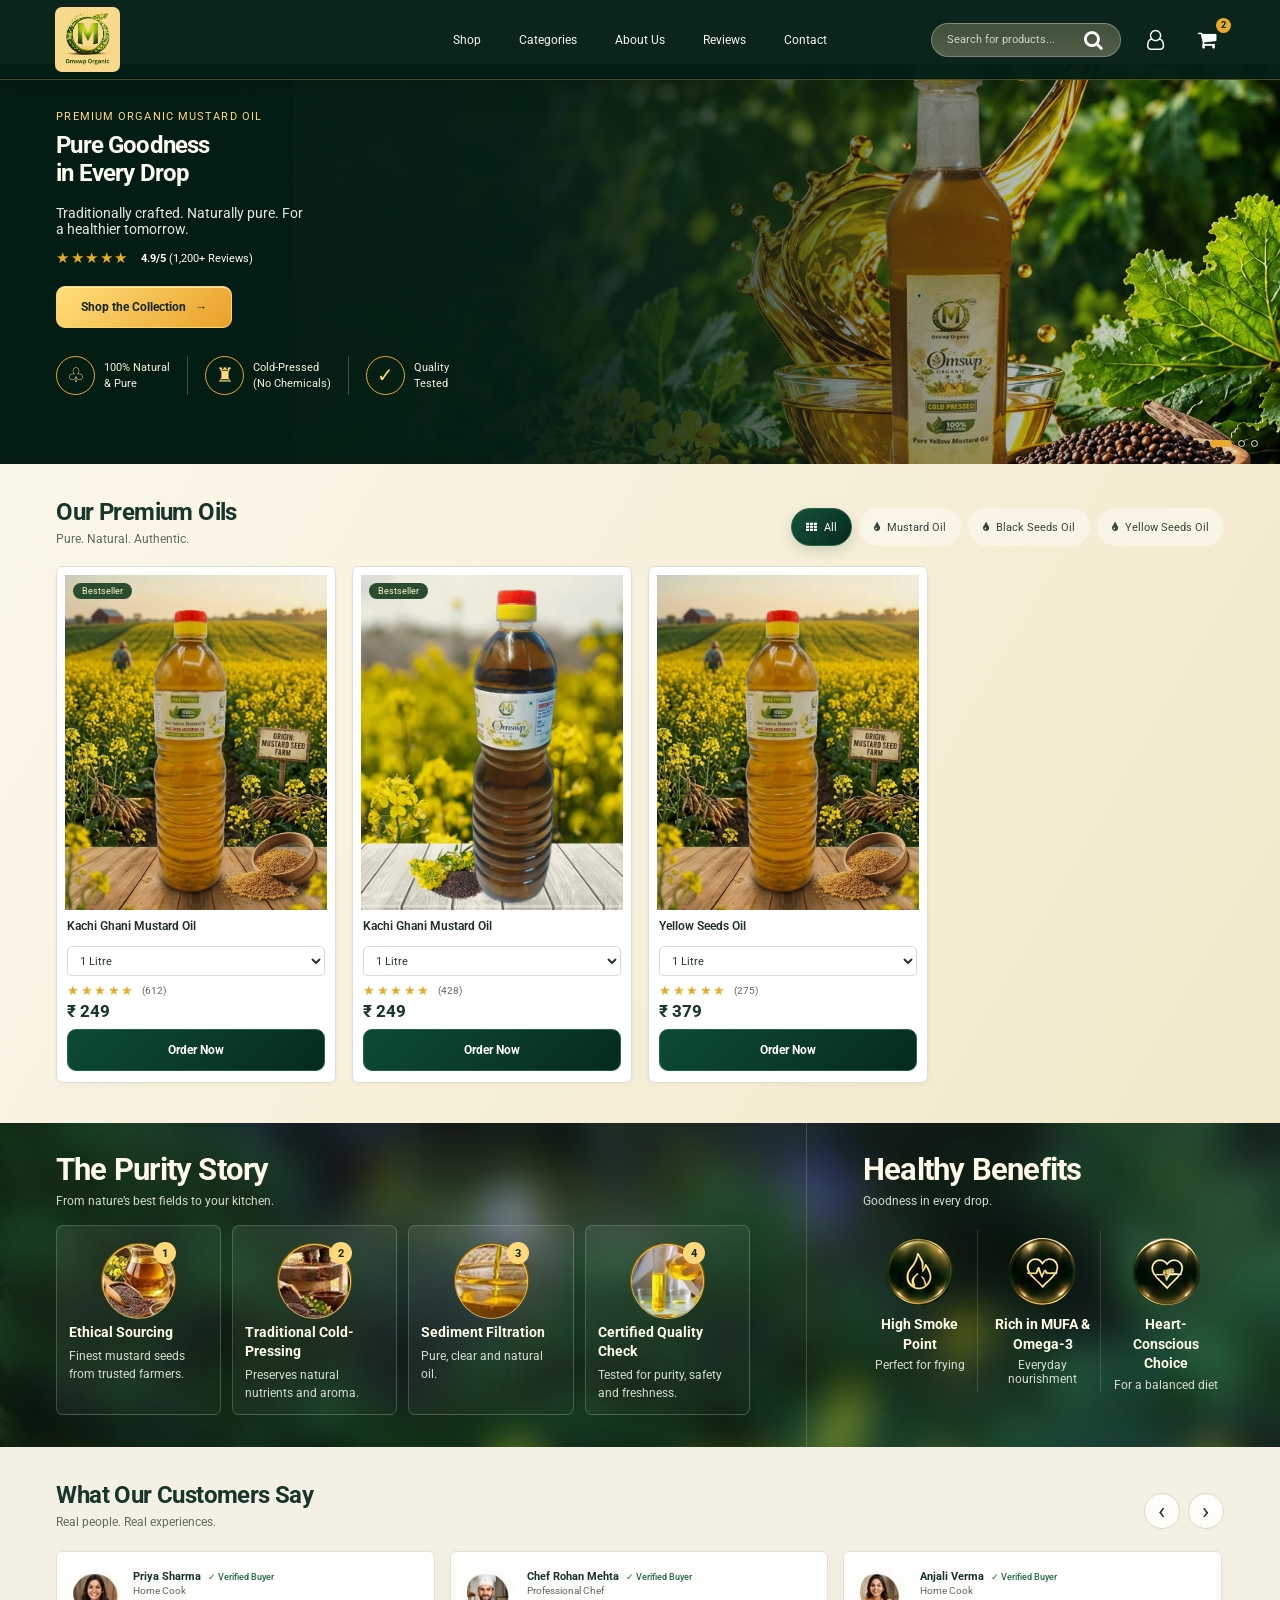
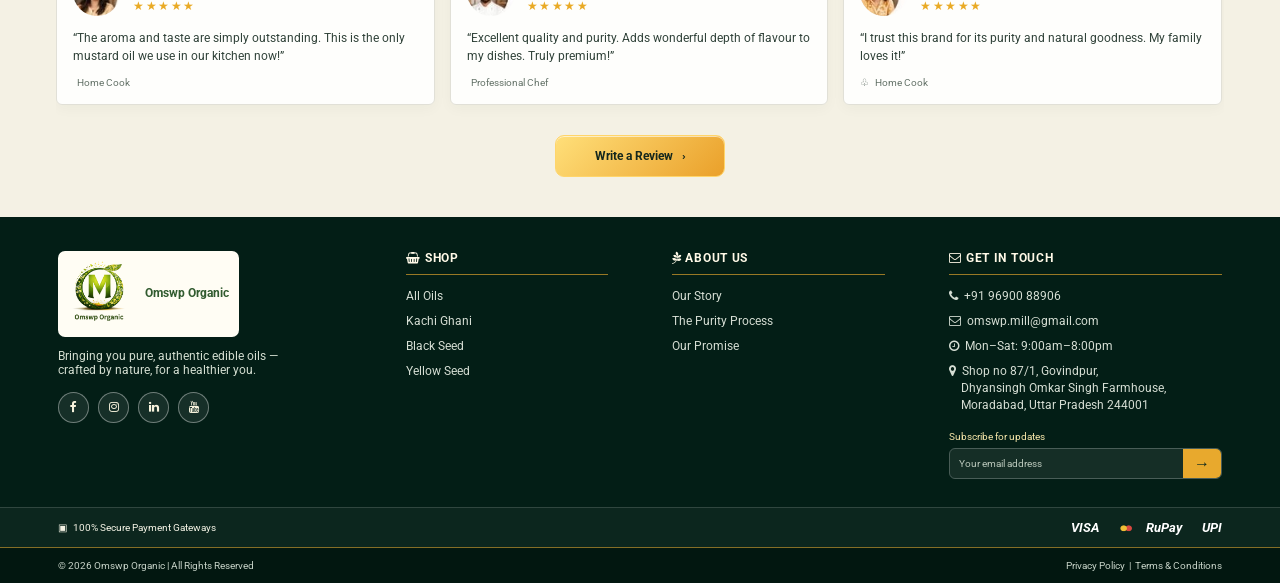
==== commit fca61c03: "updated hero banner" ====
--- a/webapp/index.html
+++ b/webapp/index.html
@@ -22,8 +22,13 @@
             Omswp Organic
         </a>
         <button class="menu-toggle" aria-label="Toggle navigation" aria-expanded="false">☰</button>
-        <nav class="main-nav" aria-label="Main navigation"><a href="#home">Shop</a><a href="#premium-oils">Categories</a><a
-                href="#purity-story">About Us</a><a href="#customer-reviews">Reviews</a><a href="#footer-section">Contact</a></nav>
+        <nav class="main-nav" aria-label="Main navigation">
+            <a href="#home">Shop</a>
+            <a href="#premium-oils">Categories</a>
+            <a href="about.html">About Us</a>
+            <a href="#customer-reviews">Reviews</a>
+            <a href="#footer-section">Contact</a>
+        </nav>
         <div class="header-actions">
             <form class="search-form" role="search">
                 <label class="visually-hidden" for="site-search">Search products</label>
@@ -312,10 +317,10 @@
             </div>
             <div class="footer-col contact-col">
                 <h2><i class="fa fa-envelope-o" aria-hidden="true"></i> Get in Touch</h2>
-                <p><i class="fa fa-phone" aria-hidden="true"></i> &nbsp; +91 9999 00000</p>
-                <p><i class="fa fa-envelope-o" aria-hidden="true"></i> &nbsp; support@omswp.com</p>
-                <p><i class="fa fa-clock-o" aria-hidden="true"></i> &nbsp; Mon–Sat: 9:00am–8:00pm</p>
-                <p><i class="fa fa-map-marker" aria-hidden="true"></i> &nbsp; 45, ABC Road,<br> &nbsp;&nbsp;&nbsp; Uttar Pradesh, India</p>
+                <p><i class="fa fa-phone" aria-hidden="true"></i> &nbsp;+91 96900 88906</p>
+                <p><i class="fa fa-envelope-o" aria-hidden="true"></i> &nbsp;omswp.mill@gmail.com</p>
+                <p><i class="fa fa-clock-o" aria-hidden="true"></i> &nbsp;Mon–Sat: 9:00am–8:00pm</p>
+                <p><i class="fa fa-map-marker" aria-hidden="true"></i> &nbsp;Shop no 87/1, Govindpur, <br> &nbsp;&nbsp;&nbsp;&nbsp;Dhyansingh Omkar Singh Farmhouse, <br> &nbsp;&nbsp;&nbsp;&nbsp;Moradabad, Uttar Pradesh 244001</p>
                 <form class="newsletter-form"><label for="newsletter-email">Subscribe for updates</label>
                     <div><input id="newsletter-email" type="email" placeholder="Your email address" required><button
                             type="submit" aria-label="Subscribe">→</button></div>
@@ -349,59 +354,7 @@
             </form>
         </section>
     </div>
-     <div class="modal-backdrop product-modal-backdrop" id="product-modal" hidden>
-        <section class="product-modal" role="dialog" aria-modal="true" aria-labelledby="product-modal-title">
-            <button class="modal-close" id="close-product-modal" aria-label="Close product details">×</button>
-            <div class="product-modal-content">
-                <div class="product-modal-media"><img id="product-modal-image" src="" alt=""><span class="product-modal-badge">Premium
-                        Quality</span></div>
-                <div class="product-modal-details">
-                    <p class="eyebrow">Product Details</p>
-                    <h2 id="product-modal-title">Product Name</h2>
-                    <div class="product-modal-rating"><span class="stars">★★★★★</span><span id="product-modal-rating-text">Verified
-                            customer rating</span></div>
-                    <p id="product-modal-description" class="product-modal-description"></p>
-                    <div class="product-modal-meta"><span id="product-modal-category"></span><span id="product-modal-price"></span></div>
-                    <div class="product-modal-form-wrap">
-                        <h3>Share your experience</h3>
-                        <form id="product-review-form" class="product-review-form">
-                            <div class="form-grid-two">
-                                <div><label for="product-review-name">Name</label><input id="product-review-name" name="name"
-                                        type="text" required placeholder="Your name"></div>
-                                <div><label for="product-review-email">Email ID</label><input id="product-review-email"
-                                        name="email" type="email" required placeholder="you@example.com"></div>
-                            </div>
-                            <div><label for="product-review-text">Review</label><textarea id="product-review-text" name="review"
-                                    rows="5" required placeholder="Write your review..."></textarea></div>
-                            <button class="button button-dark" type="submit">Submit Review <span>→</span></button>
-                            <p class="form-message" id="product-review-status" aria-live="polite"></p>
-                        </form>
-                    </div>
-                </div>
-            </div>
-        </section>
-    </div>
-    <div class="modal-backdrop" id="review-modal" hidden>
-        <section class="review-modal" role="dialog" aria-modal="true" aria-labelledby="review-modal-title"><button
-                class="modal-close" id="close-review" aria-label="Close review form">×</button>
-            <p class="eyebrow">Your feedback matters</p>
-            <h2 id="review-modal-title">Write a Review</h2>
-            <form id="review-form" class="review-form"><label for="review-name">Your name</label><input id="review-name"
-                    name="name" required placeholder="Enter your name"><label for="review-email">Email address</label><input
-                    id="review-email" name="email" type="email" required placeholder="you@example.com"><label for="review-rating">Your
-                    rating</label><select id="review-rating" name="rating">
-                    <option value="5">★★★★★ — Excellent</option>
-                    <option value="4">★★★★☆ — Very good</option>
-                    <option value="3">★★★☆☆ — Good</option>
-                    <option value="2">★★☆☆☆ — Fair</option>
-                    <option value="1">★☆☆☆☆ — Needs improvement</option>
-                </select><label for="review-message">Your review</label><textarea id="review-message" name="message"
-                    rows="4" required placeholder="Tell us about your experience"></textarea><button class="button button-dark"
-                    type="submit">Submit Review</button>
-                <p class="form-message" id="review-message-status" aria-live="polite"></p>
-            </form>
-        </section>
-    </div>
+    
 
     <!-- mdoel section strat here -->
     <div class="modal-backdrop product-modal-backdrop" id="product-modal" hidden>
--- a/webapp/assets/style/style.css
+++ b/webapp/assets/style/style.css
@@ -246,7 +246,7 @@
   position:absolute;
   z-index:-2;
   inset:0 0 0 23%;
-  background:url("../images/hero-oil-art.jpg") center right/cover no-repeat;
+  background:url("../images/hero-oil-art-yellow.jpg") center right/cover no-repeat;
   transition:transform 1.2s
 }
 .hero-content{
@@ -843,7 +843,8 @@
 .footer-col>a,.footer-col>p{
   margin:0;
   color:#d6ded4;
-  font-size:11px
+  font-size:12px;
+  line-height: 17px;
 }
 .footer-col>a{
   transition:color .2s,transform .2s
@@ -1318,6 +1319,61 @@
       padding:25px 20px
   }
 }
+
+
+/* About page — editorial, nature-led direction inspired by the visual language of premium purity brands. */
+.about-page { background:#f7f3e8; color:#173326; }
+.about-page .site-header { z-index:2200; }
+.about-page .main-nav a.active { color:#f3c85a; }
+.about-hero { position:relative; min-height:calc(100vh - var(--header-height)); display:grid; align-items:end; overflow:hidden; background:#092b1d; }
+.about-hero-image { position:absolute; inset:0; background:url('../images/about-hero.png') center 42%/cover no-repeat; transform:scale(1.02); }
+.about-hero-overlay { position:absolute; inset:0; background:linear-gradient(90deg,rgba(4,30,20,.94),rgba(4,30,20,.58) 45%,rgba(4,30,20,.08)),linear-gradient(0deg,rgba(4,25,17,.68),transparent 55%); }
+.about-hero-content { position:relative; z-index:1; width:min(900px,92%); padding:100px 6vw 90px; color:#fffdf4; }
+.about-hero-content h1 { margin:10px 0 22px; font-size:clamp(48px,7vw,96px); line-height:.98; letter-spacing:-.055em; font-weight:700; }
+.about-hero-content>p:not(.eyebrow) { max-width:620px; color:#e9eee7; font-size:17px; line-height:1.75; margin:0 0 30px; }
+.about-kicker { margin:0 0 12px; color:#9b741f; font-size:11px; font-weight:800; letter-spacing:.16em; text-transform:uppercase; }
+.about-intro { background:#f7f3e8; }
+.about-intro-grid { display:grid; grid-template-columns:1fr 1fr; gap:8vw; align-items:start; }
+.about-intro h2,.story-feature h2,.journey-section h2,.promise-section h2,.about-cta h2 { margin:0; color:#123525; font-size:clamp(38px,5vw,70px); line-height:1.02; letter-spacing:-.045em; }
+.about-intro h2 em { color:#a47a20; font-style:normal; }
+.about-intro-grid>div:nth-child(2) { padding-top:10px; }
+.about-intro-grid p { color:#59685f; font-size:16px; line-height:1.8; margin:0 0 18px; }
+.about-stat-row { display:grid; grid-template-columns:repeat(3,1fr); gap:10px; margin-top:32px; }
+.about-stat-row div { border-top:1px solid #cdbf9d; padding-top:13px; }
+.about-stat-row strong { display:block; color:#153c2a; font-size:30px; }
+.about-stat-row span { color:#778279; font-size:11px; text-transform:uppercase; letter-spacing:.08em; }
+.story-feature { display:grid; grid-template-columns:1.05fr .95fr; min-height:620px; background:#102d20; color:#fff; }
+.story-feature-image { min-height:520px; background:url('../images/about-story.jpg') center/cover no-repeat; }
+.story-feature-copy { align-self:center; padding:70px clamp(28px,7vw,110px); }
+.story-feature-copy .about-kicker { color:#d8b457; }
+.story-feature-copy h2 { color:#fffdf4; margin-bottom:24px; }
+.story-feature-copy p:not(.about-kicker) { max-width:560px; color:#c9d5cd; line-height:1.8; font-size:15px; }
+.text-link { display:inline-block; margin-top:15px; color:#f0c35b; font-size:13px; font-weight:700; border-bottom:1px solid #f0c35b; padding-bottom:5px; }
+.journey-section { background:#f4efe1; }
+.journey-grid { display:grid; grid-template-columns:repeat(4,1fr); gap:1px; margin-top:35px; background:#cfc5aa; border:1px solid #cfc5aa; }
+.journey-grid article { position:relative; min-height:300px; padding:28px; background:#f8f4e9; transition:transform .25s ease,background .25s ease; }
+.journey-grid article:hover { transform:translateY(-5px); background:#fffdf6; }
+.journey-grid article>span,.promise-grid article>span { color:#a57b22; font-size:14px; font-weight:800; letter-spacing:.1em; }
+.journey-icon { display:grid; place-items:center; width:58px; height:58px; margin:55px 0 22px; border:1px solid #c8ad67; border-radius:50%; color:#a57b22; font-size:25px; }
+.journey-grid h3,.promise-grid h3 { margin:0 0 10px; color:#173827; font-size:19px; }
+.journey-grid p,.promise-grid p { margin:0; color:#6a756d; font-size:13px; line-height:1.7; }
+.promise-section { padding:100px 6vw; background:linear-gradient(135deg,#08251a,#102f20); color:#fff; }
+.promise-inner { max-width:1300px; margin:auto; }
+.promise-section .about-kicker { color:#d8b457; }
+.promise-section h2 { color:#fffdf4; margin-bottom:45px; }
+.promise-grid { display:grid; grid-template-columns:repeat(3,1fr); gap:1px; background:#54705e; }
+.promise-grid article { min-height:230px; padding:30px; background:#0c2a1e; }
+.promise-grid h3 { color:#fffdf4; margin-top:65px; }
+.promise-grid p { color:#b9c8be; }
+.about-quote { padding:110px 7vw; text-align:center; background:#e9dfc7; }
+.about-quote p { max-width:950px; margin:0 auto 18px; color:#183a29; font-size:clamp(28px,4vw,55px); line-height:1.15; letter-spacing:-.04em; }
+.about-quote span { color:#8a6a25; font-size:12px; letter-spacing:.1em; text-transform:uppercase; }
+.about-cta { display:flex; align-items:center; justify-content:space-between; gap:30px; padding:90px 7vw; background:#f7f3e8; }
+.about-cta h2 { font-size:clamp(38px,5vw,62px); }
+.about-cta .button { flex:none; }
+@media(max-width:900px){.about-intro-grid,.story-feature{grid-template-columns:1fr}.story-feature-image{min-height:380px}.journey-grid{grid-template-columns:repeat(2,1fr)}.promise-grid{grid-template-columns:1fr}.about-cta{align-items:flex-start;flex-direction:column}}
+@media(max-width:600px){.about-hero{min-height:650px}.about-hero-content{padding:70px 22px 55px}.about-hero-content h1{font-size:48px}.about-hero-content>p:not(.eyebrow){font-size:14px}.about-stat-row{gap:8px}.about-stat-row strong{font-size:24px}.journey-grid{grid-template-columns:1fr}.journey-grid article{min-height:250px}.journey-icon{margin-top:35px}.story-feature-copy{padding:55px 22px}.promise-section{padding:70px 22px}.about-quote{padding:75px 22px}.about-cta{padding:70px 22px}}
+
 @media(prefers-reduced-motion:reduce){
   *,*:before,*:after{
       scroll-behavior:auto!important;
@@ -1346,18 +1402,18 @@
    opacity: 0;
 }
 .hero-art.slide-0 {
-   background-image: url("../images/hero-oil-art.jpg");
+   background-image: url("../images/hero-oil-art-yellow.jpg");
 }
 .hero-art.slide-1 {
-   background-image: url("../images/hero-oil-pour.png");
+   background-image: url("../images/hero-oil-art-yellow920.jpg");
 }
 .hero-art.slide-2 {
-   background-image: url("../images/hero-bottle.jpg");
+   background-image: url("../images/hero-oil-art-Black.jpg");
 }
 /* Use the high-resolution oil-pour artwork behind both dark feature panels. */
 /* .purity-benefits {
    background-color: #061f17;
-   background-image: linear-gradient(90deg, rgba(3, 25, 17, .91), rgba(4, 32, 22, .82)), url("assets/purity-bg.png");
+   background-image: linear-gradient(90deg, rgba(3, 25, 17, .91), rgba(4, 32, 22, .82)), url("../images/purity-bg.png");
    background-position: center, center;
    background-size: cover, cover;
    background-repeat: no-repeat;
@@ -1460,7 +1516,7 @@
   display: grid;
   place-items: center;
   min-height: 500px;
-  padding: 50px;
+  padding: 0px;
   overflow: hidden;
   background: linear-gradient(145deg, #f8f3e5, #fffdf8 55%, #ece5d1);
   border-radius: 16px 0 0 16px;
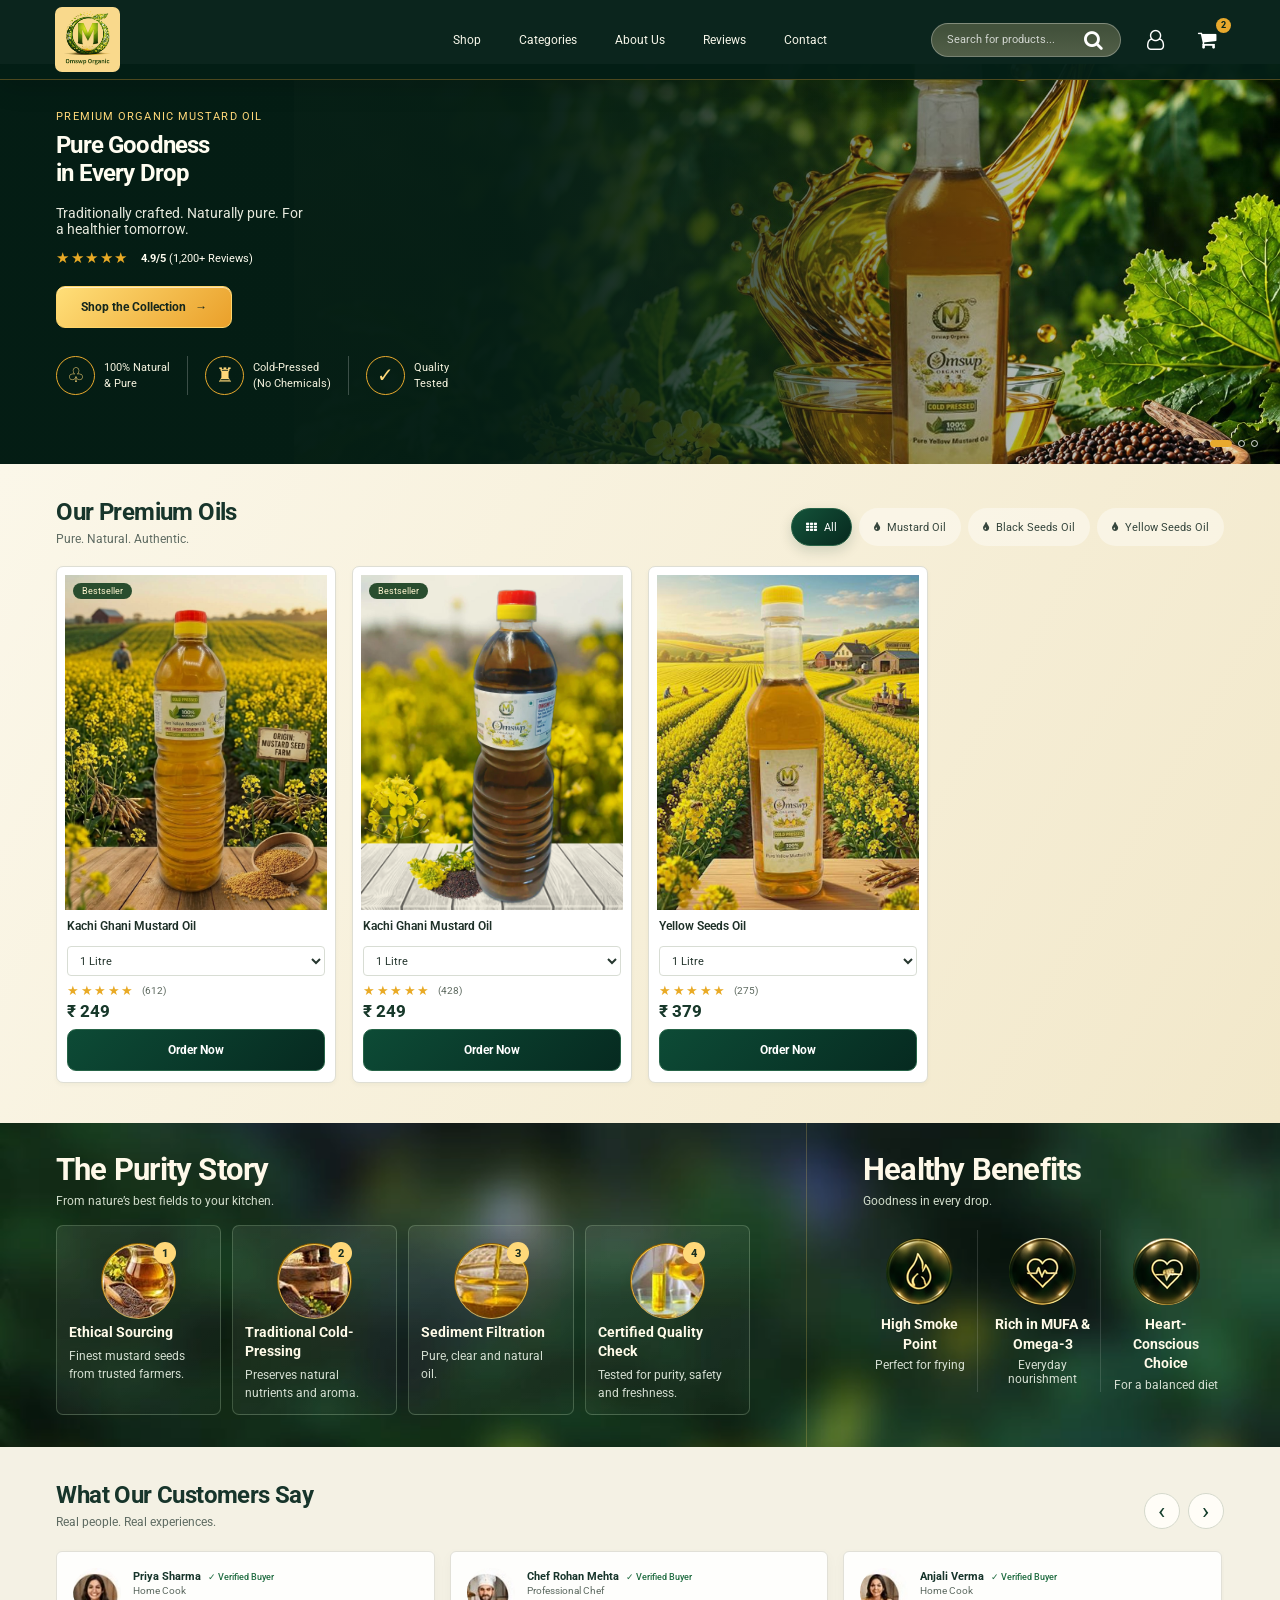
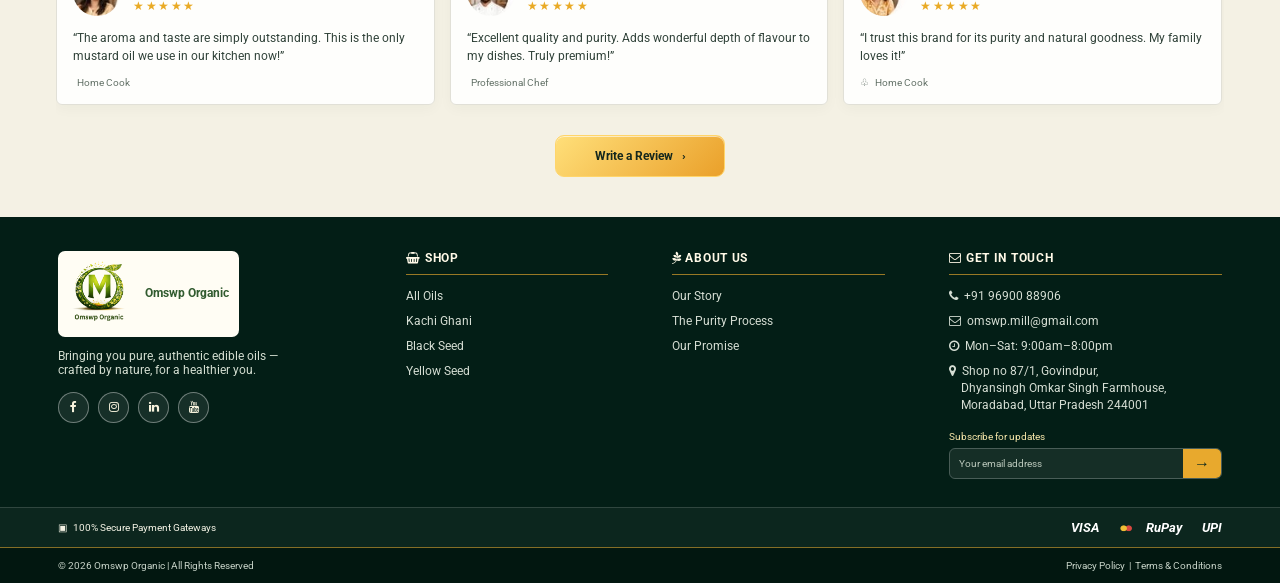
==== commit d257930d: "fabicon update" ====
--- a/webapp/index.html
+++ b/webapp/index.html
@@ -6,8 +6,10 @@
     <meta name="viewport" content="width=device-width,initial-scale=1">
     <meta name="description" content="Omswp Organic premium edible oils">
     <title>Omswp Organic | Pure Goodness in Every Drop</title>
-    <link rel="preconnect" href="https://fonts.googleapis.com">
-    <link rel="preconnect" href="https://fonts.gstatic.com" crossorigin>
+    <!-- <link rel="preconnect" href="https://fonts.googleapis.com">
+    <link rel="preconnect" href="https://fonts.gstatic.com" crossorigin> -->
+    <link rel="shortcut icon" href="assets/images/fabIco.png" type="image/png">
+    <link rel="apple-touch-icon" href="assets/images/fabIco.png" type="image/png">
     <link href="https://fonts.googleapis.com/css2?family=Roboto:wght@300;400;500;600;700;800&display=swap" rel="stylesheet">
     <link rel="stylesheet" href="./assets/font-awesome/css/font-awesome.css">
     <link rel="stylesheet" href="assets/style/style.css">
@@ -16,8 +18,7 @@
 
 <body>
     <header class="site-header">
-        <!-- <a class="brand" href="#home" aria-label="Omswp Organic home"><span class="brand-mark">M</span><span
-                class="brand-name">Omswp Organic</span></a> -->
+        
         <a class="brand" href="#home" aria-label="Omswp Organic home">
             Omswp Organic
         </a>
@@ -59,7 +60,7 @@
                 </div>
             </div>
             <div class="imageBlur"></div>
-            <!-- <div class="hero-side-note">Nature’s<br>Purest<br>Gift</div> -->
+            
             <div class="hero-pagination">
                 <button class="active" data-slide="0" aria-label="Hero slide 1"></button>
                 <button data-slide="1" aria-label="Hero slide 2"></button>
@@ -103,23 +104,7 @@
                                     Now</button>
                             </div>
                         </article>
-                <!-- <article class="product-card" data-category="mustard" data-description="Traditional Kachi Ghani mustard oil made from carefully selected mustard seeds and cold-pressed to preserve its natural aroma, character and richness.">
-                    <div class="product-image"><span class="product-tag">Bestseller</span>
-                        <img src="assets/images/products/yellow-product-1.jpeg"
-                            alt="Kachi Ghani mustard oil bottle"></div>
-                    <div class="product-info">
-                        <h3>Kachi Ghani Mustard Oil</h3><label class="visually-hidden" for="quantity-1">Quantity</label><select
-                            id="quantity-1" class="quantity-select">
-                            <option>500ml</option>
-                            <option selected>1 Litre</option>
-                            <option>5 Litres</option>
-                            <option>10 Litres</option>
-                        </select>
-                        <div class="product-rating"><span class="stars">★★★★★</span><span>(428)</span></div>
-                        <p class="price" data-base="249">₹ 249</p><button class="button button-dark order-button">Order
-                            Now</button>
-                    </div>
-                </article> -->
+               
                 <article class="product-card" data-category="black"  data-description="Premium black seed oil with a distinctive, naturally rich profile. Crafted with care for everyday culinary use and a refined gourmet experience.">
                     <div class="product-image"><span class="product-tag">Bestseller</span><img src="assets/images/products/black-product-2.jpg"
                             alt="Kachi Ghani mustard oil bottle"></div>
@@ -137,7 +122,7 @@
                     </div>
                 </article>
                 <article class="product-card" data-category="yellow"  data-description="Premium black seed oil with a distinctive, naturally rich profile. Crafted with care for everyday culinary use and a refined gourmet experience.">
-                    <div class="product-image"><img src="assets/images/products/yellow-product-1.jpeg" alt="Yellow seed oil product"></div>
+                    <div class="product-image"><img src="assets/images/products/yellow-product-910.jpg" alt="Yellow seed oil product"></div>
                     <div class="product-info">
                         <h3>Yellow Seeds Oil</h3><label class="visually-hidden" for="quantity-4">Quantity</label><select
                             id="quantity-4" class="quantity-select">
@@ -193,20 +178,7 @@
                             <h3>Certified Quality Check</h3>
                             <p>Tested for purity, safety and freshness.</p>
                         </article>
-                    <!-- <article class="process-card"><img src="assets/images/process-2.jpg" alt="Traditional oil press"><span
-                            class="step-number">2</span>
-                        <h3>Traditional Cold-Pressing</h3>
-                        <p>Preserves natural nutrients and aroma.</p>
-                    </article>
-                    <article class="process-card"><img src="assets/images/process-3.jpg" alt="Golden oil filtration"><span
-                            class="step-number">3</span>
-                        <h3>Sediment Filtration</h3>
-                        <p>Pure, clear and natural oil.</p>
-                    </article>
-                    <article class="process-card"><img src="assets/images/process-4.jpg" alt="Quality testing"><span class="step-number">4</span>
-                        <h3>Certified Quality Check</h3>
-                        <p>Tested for purity, safety and freshness.</p>
-                    </article> -->
+                    
                 </div>
             </div>
             <div class="benefits-panel">
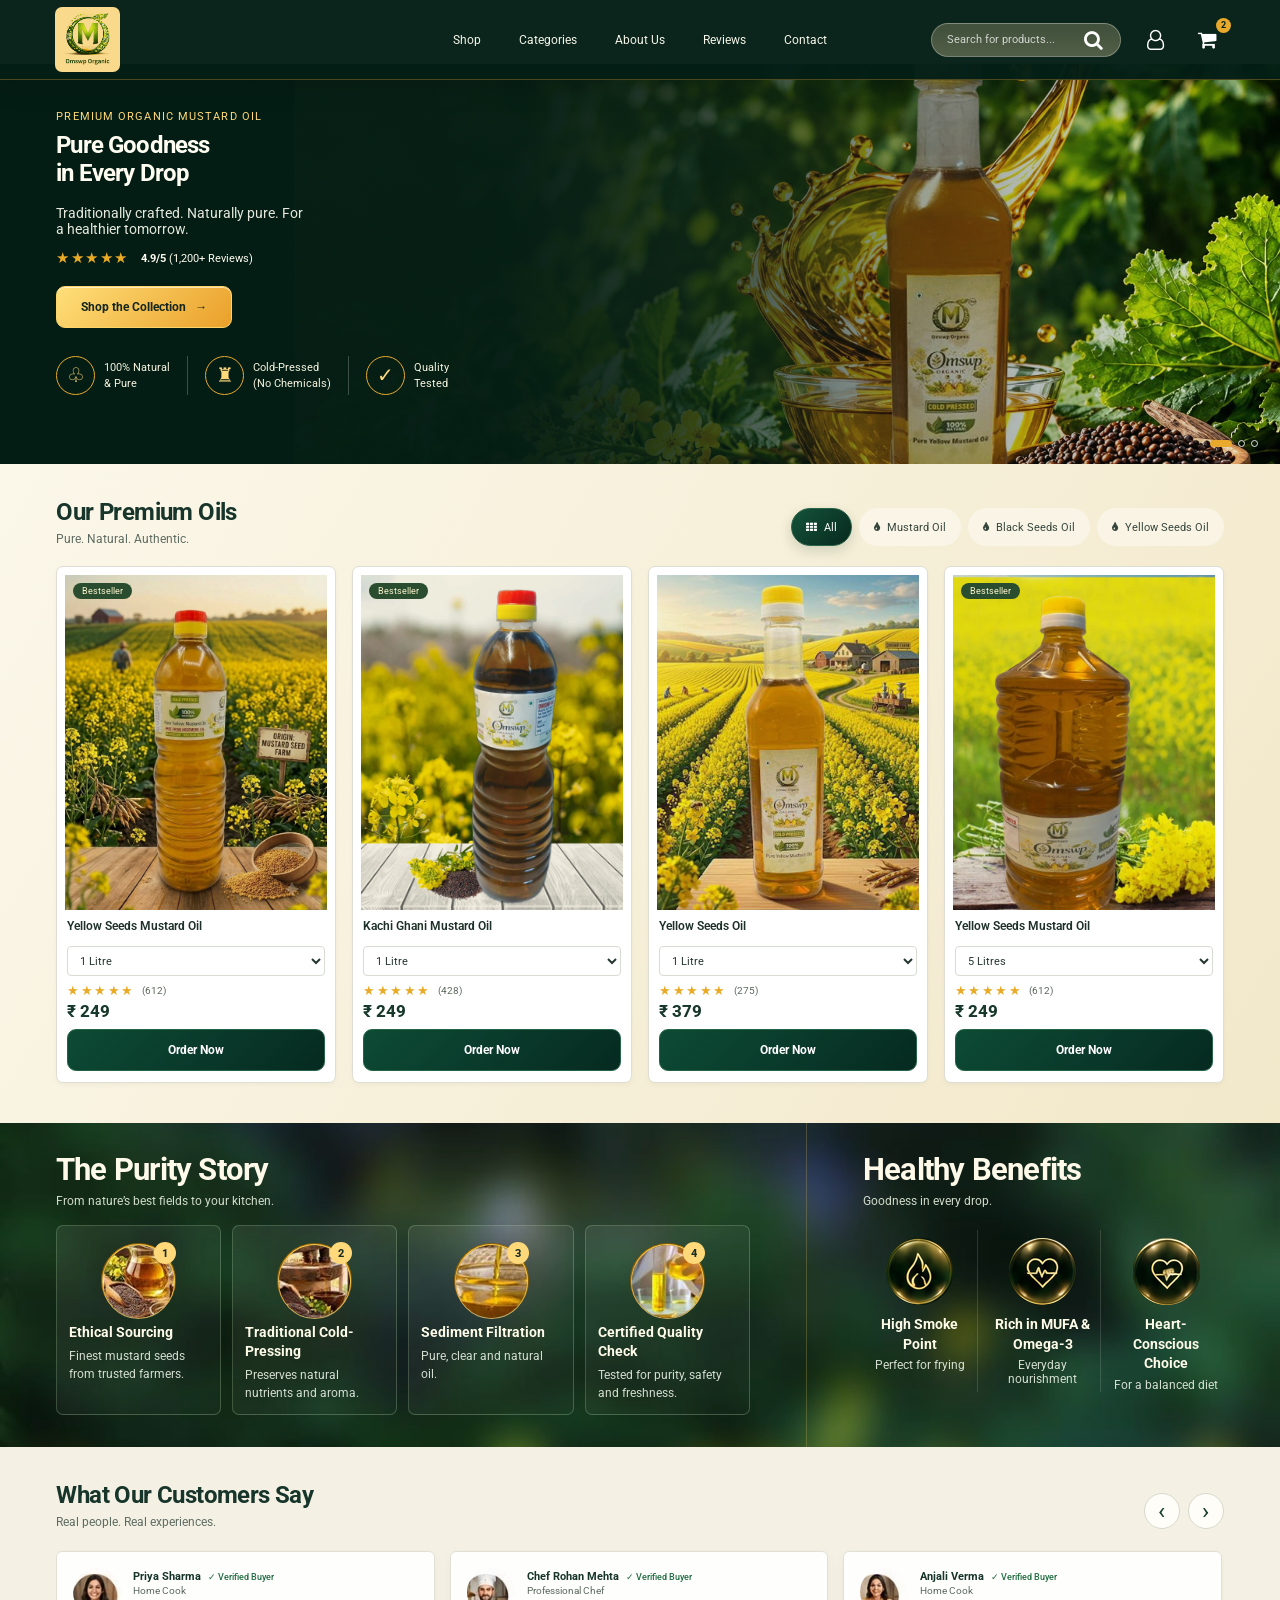
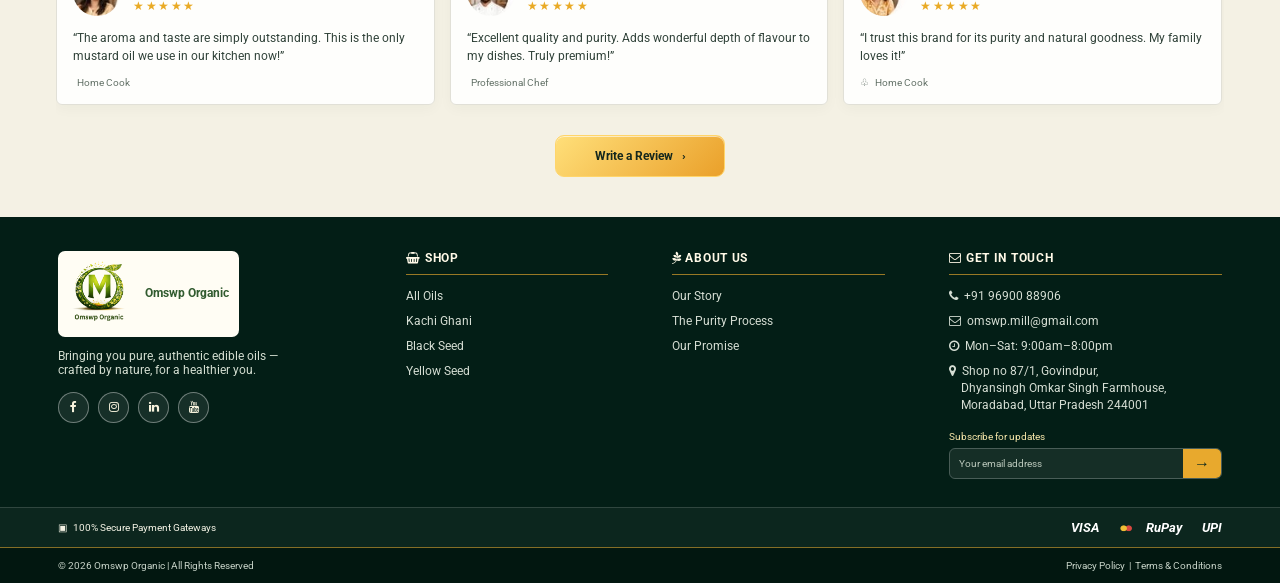
==== commit e0770576: "update index" ====
--- a/webapp/index.html
+++ b/webapp/index.html
@@ -92,7 +92,7 @@
                                     <span class="product-tag">Bestseller</span>
                                     <img src="assets/images/products/yellow-product-1.jpeg" alt="Cold-pressed mustard oil bottle and flowers"></div>
                             <div class="product-info">
-                                <h3>Kachi Ghani Mustard Oil</h3><label class="visually-hidden" for="quantity-2">Quantity</label><select
+                                <h3>Yellow Seeds Mustard Oil</h3><label class="visually-hidden" for="quantity-2">Quantity</label><select
                                     id="quantity-1" class="quantity-select">
                                     <option>500ml</option>
                                     <option selected>1 Litre</option>
@@ -133,6 +133,20 @@
                         </select>
                         <div class="product-rating"><span class="stars">★★★★★</span><span>(275)</span></div>
                         <p class="price" data-base="379">₹ 379</p><button class="button button-dark order-button">Order
+                            Now</button>
+                    </div>
+                </article>
+                <article class="product-card" data-category="mustard" data-description="Traditional Kachi Ghani mustard oil made from carefully selected mustard seeds and cold-pressed to preserve its natural aroma, character and richness.">
+                    <div class="product-image">
+                            <span class="product-tag">Bestseller</span>
+                            <img src="assets/images/products/yellow-product-5.jpg" alt="Cold-pressed mustard oil bottle and flowers"></div>
+                    <div class="product-info">
+                        <h3>Yellow Seeds Mustard Oil</h3><label class="visually-hidden" for="quantity-2">Quantity</label><select
+                            id="quantity-1" class="quantity-select">
+                            <option>5 Litres</option>
+                        </select>
+                        <div class="product-rating"><span class="stars">★★★★★</span><span>(612)</span></div>
+                        <p class="price" data-base="449">₹ 249</p><button class="button button-dark order-button">Order
                             Now</button>
                     </div>
                 </article>
--- a/webapp/assets/style/style.css
+++ b/webapp/assets/style/style.css
@@ -95,23 +95,6 @@
   text-indent: -99999px;
   border-radius: 7px;
 }
-/*.brand-mark{
-  display:inline-grid;
-  place-items:center;
-  width:38px;
-  height:38px;
-  border-radius:12px 12px 12px 3px;
-  border:1px solid var(--gold);
-  background:linear-gradient(145deg,#fff0a3,#9dc84d 65%,#f8d15d);
-  color:#24572d;
-  font:700 26px Georgia,serif;
-  box-shadow:inset 0 0 0 3px #ffffff59
-}
-.brand-name{
-  display:none;
-  font-size:12px;
-  font-weight:700
-} */
 .main-nav{
   display:flex;
   align-items:center;
@@ -1385,12 +1368,10 @@
 /* Change update: Roboto typography, image-led hero carousel, and visible purity background. */
 
 .hero h1 {
-   font-family: "Roboto", sans-serif !important;
    font-weight: 700;
    letter-spacing: -0.035em;
 }
 .hero-side-note {
-   font-family: "Roboto", sans-serif !important;
    font-style: normal;
    font-weight: 300;
 }
